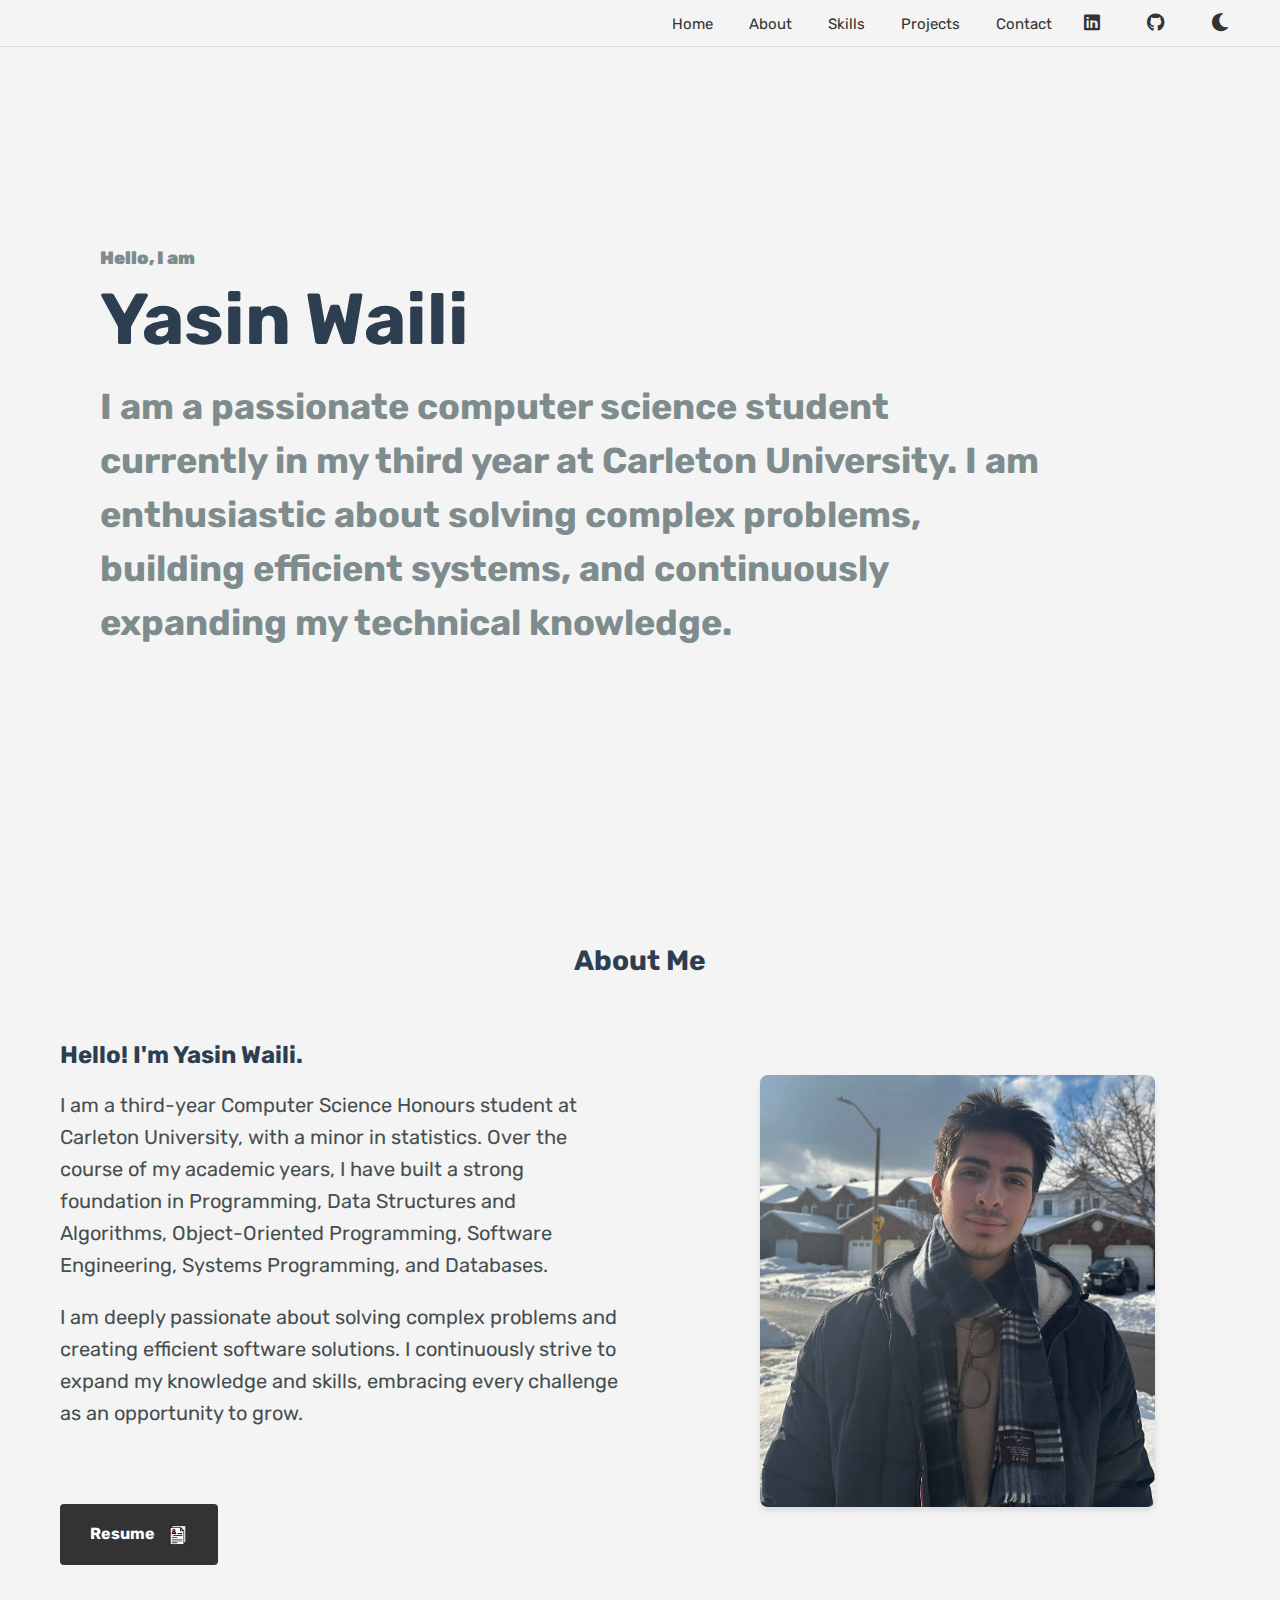
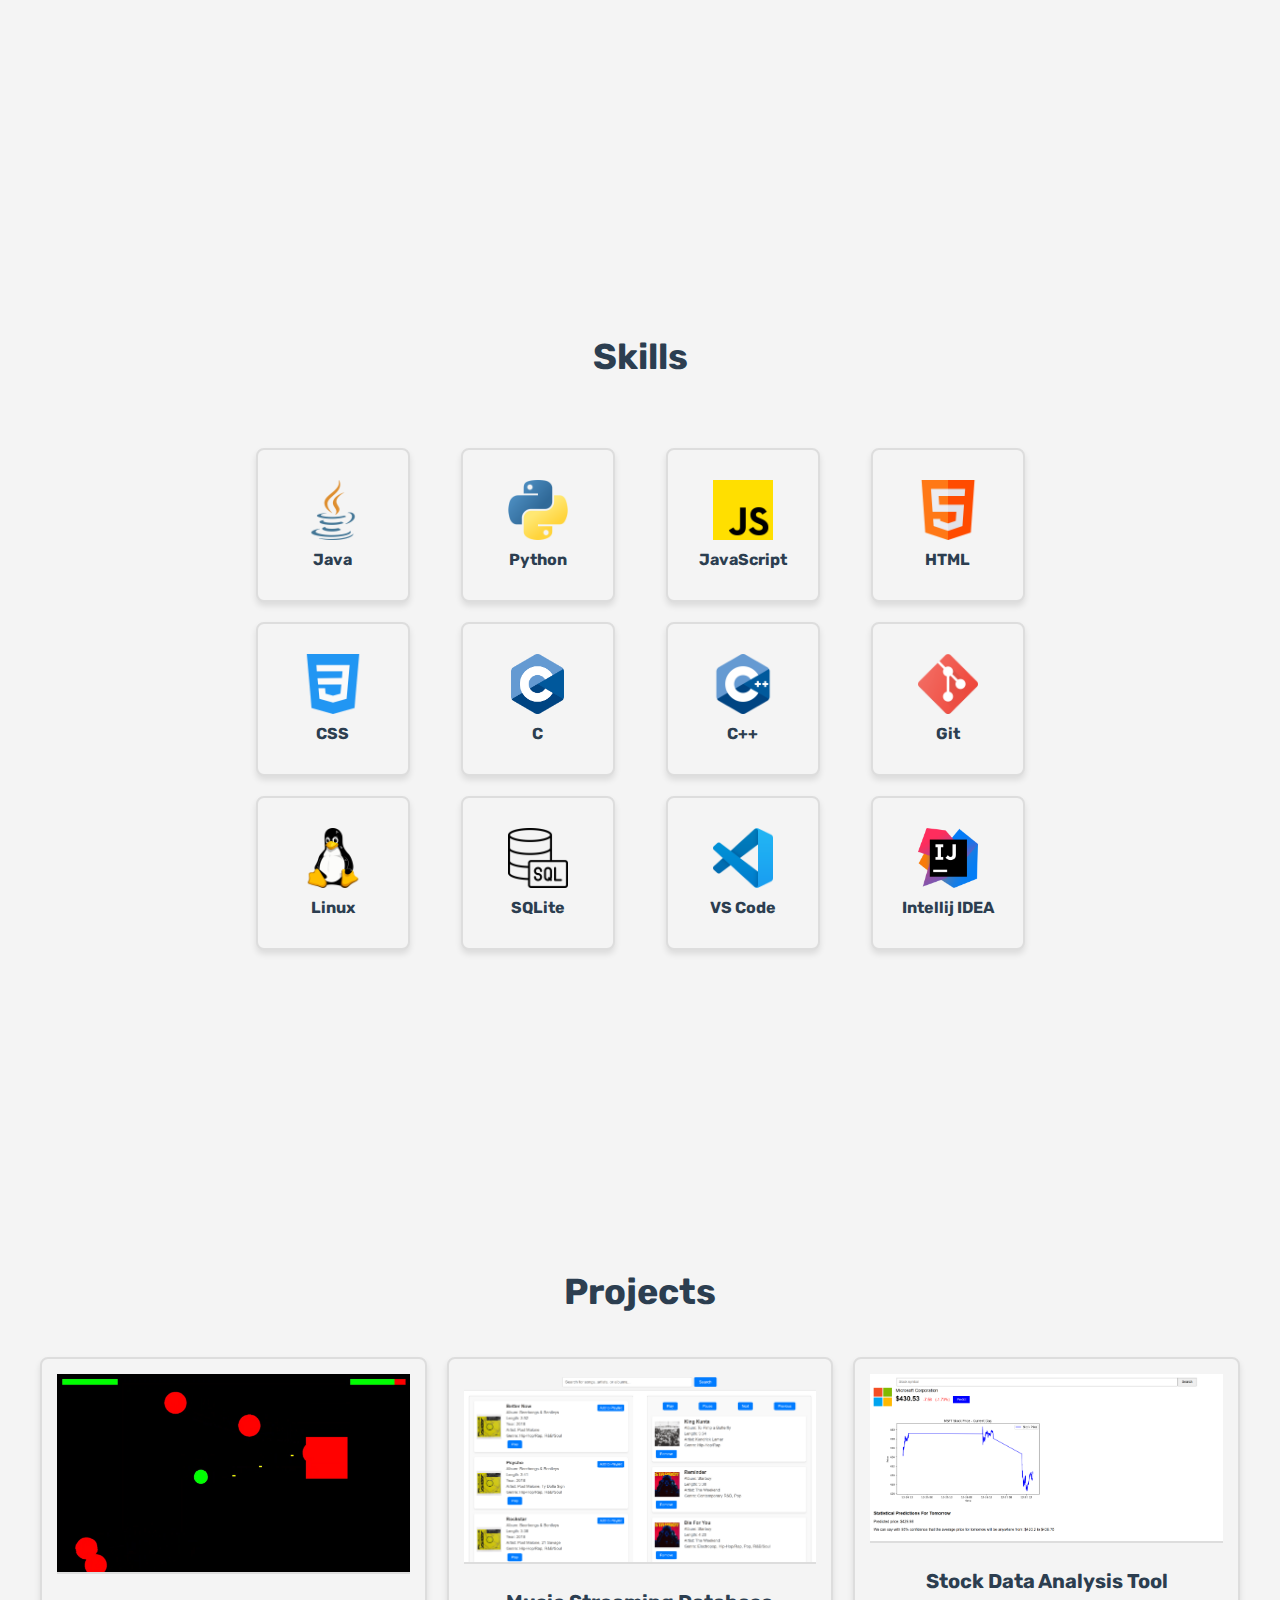
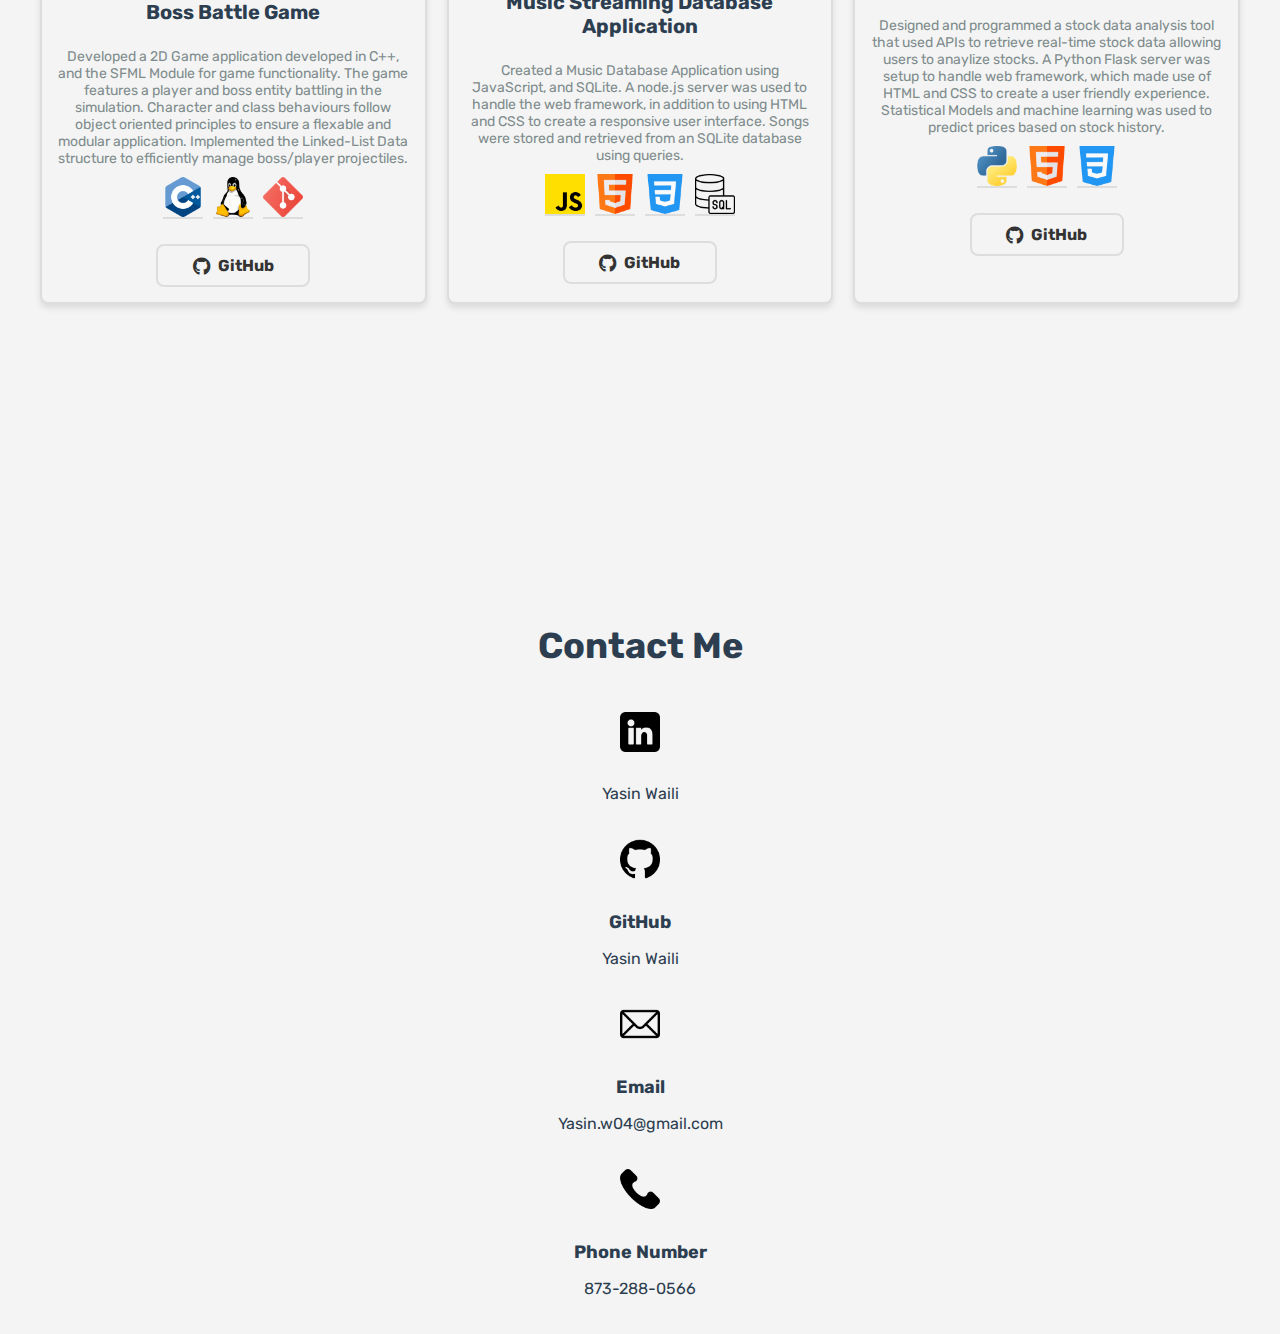
==== index.html @ a8ffe359 "Added styling sheets (css)" ====
<!DOCTYPE html>
<html lang="en">

<head>
    <meta charset="UTF-8">
    <meta name="viewport" content="width=device-width, initial-scale=1.0">
    <link href="https://cdnjs.cloudflare.com/ajax/libs/font-awesome/5.15.4/css/all.min.css" rel="stylesheet">
    <link href="https://fonts.googleapis.com/css2?family=Rubik:wght@400;500;700&display=swap" rel="stylesheet">
    <title>Personal Portfolio</title>
    <link rel="stylesheet" href="styles/styles.css">
    <style>    </style>
</head>

<body>
    <!-- Navigation bar -->
    <div class="top-bar">
        <!-- Navigation text -->
        <div class="nav-container">
            <a href="#home">Home</a>
            <a href="#about">About</a>
            <a href="#skills">Skills</a>
            <a href="#projects">Projects</a>
            <a href="#contact">Contact</a>
        </div>

        <!-- Social icons -->
        <div class="social-icons">
            <a href="https://www.linkedin.com/in/yasin-waili/" target="_blank" title="LinkedIn">
                <i class="fab fa-linkedin"></i>
            </a>
            <a href="https://github.com/YasinWaili" target="_blank" title="GitHub">
                <i class="fab fa-github"></i>
            </a>
            <a id="dark-mode-toggle" title="Toggle Dark Mode">
                <i class="fas fa-moon"></i>
            </a>
        </div>        
    </div>

    <section id="home" class="full-page">
        <div class="intro">
            <p>Hello, I am</p>
        </div>
    
        <div class="header">
            <h1>Yasin Waili</h1>
        </div>
    
        <div class="Sub-Text">
            <h1>I am a passionate computer science student currently in my third year at Carleton University. 
                I am enthusiastic about solving complex problems, 
                building efficient systems, and continuously expanding my technical knowledge.</h1>
        </div>
    </section>


    <section id="about" class="about-section">
        <h2 class="section-header">About Me</h2>
        <div class="about-content">
            <!-- Left-side text -->
            <div class="about-text">
                <h3>Hello! I'm Yasin Waili.</h3>
                <p>
                    I am a third-year Computer Science Honours student at Carleton University, with a minor in statistics. 
                    Over the course of my academic years, I have built a strong foundation in Programming, 
                    Data Structures and Algorithms, Object-Oriented Programming, Software Engineering, Systems Programming, 
                    and Databases.
                </p>

                <p>    
                    I am deeply passionate about solving complex problems and creating efficient software solutions. I
                    continuously strive to expand my knowledge and skills, embracing every challenge as an opportunity to grow.
                </p>

                <a href="pdf/Yasin Waili - Resume.pdf" target="_blank" class="resume-button">
                    Resume <img src="icons/resume.png" alt="Resume Icon" class="resume-icon">
                </a>
                
            </div>
    
            <!-- Right-side image -->
            <div class="about-image">
                <img src="image/Yasin-Waili-AboutMe.png" alt="Yasin Waili">
            </div>
        </div>
    </section>
    
    <!-- Skills section -->
    <section id="skills" class="full-page">
        <div class="Sub-Header">
            <h1>Skills</h1>
        </div>

        <div class="skills-container">
            <div class="skill">
                <img src="icons/java.png" alt="Java Icon">
                <p>Java</p>
            </div>
            <div class="skill">
                <img src="icons/python.png" alt="Python Icon">
                <p>Python</p>
            </div>
            <div class="skill">
                <img src="icons/javascript.png" alt="JavaScript Icon">
                <p>JavaScript</p>
            </div>
            <div class="skill">
                <img src="icons/html.png" alt="HTML Icon">
                <p>HTML</p>
            </div>
            <div class="skill">
                <img src="icons/css.png" alt="CSS Icon">
                <p>CSS</p>
            </div>
            <div class="skill">
                <img src="icons/c.png" alt="C Icon">
                <p>C</p>
            </div>
            <div class="skill">
                <img src="icons/c++.png" alt="C++ Icon">
                <p>C++</p>
            </div>
            <div class="skill">
                <img src="icons/git.png" alt="Git Icon">
                <p>Git</p>
            </div>
            <div class="skill">
                <img src="icons/linux.png" alt="Linux">
                <p>Linux</p>
            </div>
            <div class="skill">
                <img src="icons/sql.png" alt="SQLite">
                <p>SQLite</p>
            </div>
            <div class="skill">
                <img src="icons/vscode.png" alt="VSCode">
                <p>VS Code</p>
            </div>
            <div class="skill">
                <img src="icons/IntelliJ_IDEA.png" alt="Intellij IDEA">
                <p>Intellij IDEA</p>
            </div>
        </div>
    </section>
    
    <!-- Projects section -->
    <section id="projects" class="full-page">
        <div class="Sub-Header">
            <h1>Projects</h1>
        </div>
        <div class="projects-container">
            <div class="project-box">
                <img src="Project images/Boss-Battle-Game.png" alt="Boss Battle Game Image">
                <h2>Boss Battle Game</h2>
                <p>Developed a 2D Game application developed in C++, and the SFML Module for game functionality.
                   The game features a player and boss entity battling in the simulation. Character and class behaviours
                   follow object oriented principles to ensure a flexable and modular application. Implemented the Linked-List Data structure
                   to efficiently manage boss/player projectiles.
                    
                </p>
                <div class="project-skills">
                    <img src="icons/c++.png" alt="C++ Icon" title="C++">
                    <img src="icons/linux.png" alt="Linux Icon" title="Linux">
                    <img src="icons/git.png" alt="Git Icon" title="Git">
                </div>
                <a href="https://github.com/YasinWaili/Boss-Battle-Game" class="github-link" target="_blank">
                    <i class="fab fa-github"></i> GitHub
                </a>
            </div>
            <div class="project-box">
                <img src="Project images/Music-Streaming-Database-Application.png" alt="Music Streaming Database Application Image">
                <h2>Music Streaming Database Application</h2>
                <p>Created a Music Database Application using JavaScript, and SQLite. A node.js server
                    was used to handle the web framework, in addition to using HTML and CSS to create a responsive user
                    interface. Songs were stored and retrieved from an SQLite database using queries.
                   
                </p>
                <div class="project-skills">
                    <img src="icons/javascript.png" alt="Python Icon" title="Python">
                    <img src="icons/html.png" alt="Python Icon" title="Python">
                    <img src="icons/css.png" alt="Python Icon" title="Python">
                    <img src="icons/sql.png" alt="SQLite Icon" title="SQLite">
                </div>
                <a href="https://github.com/YasinWaili/Music-Database-Player" class="github-link" target="_blank">
                    <i class="fab fa-github"></i> GitHub
                </a>
            </div>
            <div class="project-box">
                <img src="Project images/Stock-Data-Analysis-Tool.png" alt="Stock Data Analysis Tool Image">
                <h2>Stock Data Analysis Tool</h2>
                <p>Designed and programmed a stock data analysis tool that used APIs to retrieve real-time 
                    stock data allowing users to anaylize stocks. A Python Flask server was setup to handle web
                    framework, which made use of HTML and CSS to create a user friendly experience. Statistical Models and machine
                    learning was used to predict prices based on stock history. 
                </p>
                <div class="project-skills">
                    <img src="icons/python.png" alt="Python Icon" title="Python">
                    <img src="icons/html.png" alt="Python Icon" title="Python">
                    <img src="icons/css.png" alt="Python Icon" title="Python">
                </div>
                <a href="https://github.com/YasinWaili/Stock-Data-Analysis" class="github-link" target="_blank">
                    <i class="fab fa-github"></i> GitHub
                </a>
            </div>
        </div>
    </section>

    <section id="contact" class="full-page">
        <div class="Sub-Header">
            <h1>Contact Me</h1>
        </div>
        <div class="contact-container">
            <!-- LinkedIn -->
            <div class="contact-item">
                <img src="icons/Linkedin.png" alt="LinkedIn Icon" class="contact-icon">
                <p class="contact-title"></p>
                <p class="contact-info">
                    <a href="https://www.linkedin.com/in/yasin-waili/" target="_blank" rel="noopener noreferrer">Yasin Waili</a>
                </p>
            </div>
            <!-- GitHub -->
            <div class="contact-item">
                <img src="icons/github.png" alt="GitHub Icon" class="contact-icon">
                <p class="contact-title">GitHub</p>
                <p class="contact-info">
                    <a href="https://github.com/YasinWaili" target="_blank" rel="noopener noreferrer">Yasin Waili</a>
                </p>
            </div>
            <!-- Email -->
            <div class="contact-item">
                <img src="icons/mail.png" alt="Email Icon" class="contact-icon">
                <p class="contact-title">Email</p>
                <p class="contact-info">
                    <a href="mailto:Yasin.w04@gmail.com" target="_blank" rel="noopener noreferrer">Yasin.w04@gmail.com</a>
                </p>
            </div>
            <!-- Phone -->
            <div class="contact-item">
                <img src="icons/phone-call.png" alt="Phone Icon" class="contact-icon">
                <p class="contact-title">Phone Number</p>
                <p class="contact-info">
                    <a href="tel:8732880566" target="_blank" rel="noopener noreferrer">873-288-0566</a>
                </p>
            </div>
        </div>
    </section>
    
    <script src="script/script.js"></script>
</body>

</html>
---- styles/styles.css ----
/* General styles */
        body {
            margin: 0;
            font-family: "Rubik", sans-serif; 
            background-color: #f4f4f4; 
            color: #333; 
        }

        /* Top bar styling */
        .top-bar {
            background-color: #f4f4f4; 
            border-bottom: 1px solid #ddd; 
            display: flex;
            justify-content: flex-end; 
            align-items: center;
            padding: 10px 20px;
            position: sticky; 
            top: 0;
            z-index: 1000;
        }

        .top-bar a {
            color: #333; 
            text-decoration: none;
            font-size: 15px; 
            padding: 2px 1px;
            margin-right: 30px; 
            transition: color 0.3s, background-color 0.3s;
        }

        .top-bar a:hover {
            color: white;
            background-color: #555;
            border-radius: 4px;
        }

        /* Social icons */
        .social-icons {
            display: flex;
            gap: 15px; /* Add space between icons */
        }

        .social-icons a {
            color: #333; /* Icon color */
            font-size: 18px; /* Icon size */
            transition: color 0.3s ease;
        }

        .social-icons a:hover {
            color: #555; 
        }

        /* Home section and text styling*/

        .intro {
            color: #7f8c8d; 
            font-size: 18px;
            margin-left: 100px;
            margin-top: 100px;
            position: relative;
            top: 100px;
            font-weight: 1000; 
        }


        .header {
            color: #2c3e50;
            font-size: 36px;
            margin-left: 100px;
            position: relative;
            top: 60px;
        }

        .Sub-Text {
            color:#7f8c8d;;
            font-size: 18px;
            margin-left: 100px;
            position: relative;
            top: 30px;
            max-width: 950px;
            line-height: 1.5;
        }

        .Sub-Header {
            color: #2c3e50; 
            font-size: 18px;
            text-align: center;
            margin-top: 300px;
        }


        /* Resume button */

        .resume-button {
            display: inline-block;
            margin-left: px;
            margin-top: 60px;
            padding: 20px 30px;
            font-size: 16px;
            font-weight: bold;
            color: white;
            background-color: #333;
            text-decoration: none;
            border: none;
            border-radius: 4px;
            cursor: pointer;
            transition: background-color 0.3s ease;
        }

        .resume-button:hover {
            background-color: #555; 
        }

        /* Skills styling */
        .skills-container {
            display: grid;
            grid-template-columns: repeat(auto-fit, minmax(150px, 1fr));
            gap: 20px;
            justify-items: center;
            align-items: center;
            margin: 50px auto;
            padding: 20px;
            max-width: 800px;
        }

        .skill {
            display: flex;
            flex-direction: column;
            align-items: center;
            justify-content: center;
            width: 150px;
            height: 150px;
            background-color: #f4f4f4;
            border: 2px solid #ddd;
            border-radius: 8px;
            box-shadow: 0 4px 6px rgba(0, 0, 0, 0.1);
            transition: transform 0.3s ease, box-shadow 0.3s ease;
        }

        .skill:hover {
            transform: translateY(-5px);
            box-shadow: 0 6px 10px rgba(0, 0, 0, 0.15);
        }

        .skill img {
            width: 60px; 
            height: 60px;
            margin-bottom: 10px; 
            object-fit: contain;
        }


        .skill p {
            font-size: 16px;
            font-weight: bold;
            color: #2c3e50;
            margin: 0;
        }
        
        /* Projects section styling */
        .projects-container {
            display: grid;
            grid-template-columns: repeat(auto-fit, minmax(300px, 1fr));
            gap: 20px;
            padding: 20px;
            max-width: 1200px;
            margin: 0 auto;
        }

        /* Individual project box */
        .project-box {
            background-color: #f4f4f4;
            border: 2px solid #ddd;
            border-radius: 8px;
            box-shadow: 0 4px 6px rgba(0, 0, 0, 0.1);
            overflow: hidden;
            transition: transform 0.3s ease, box-shadow 0.3s ease;
            display: flex;
            flex-direction: column;
            align-items: center;
            text-align: center;
            padding: 15px;
        }

        .project-box:hover {
            transform: translateY(-5px);
            box-shadow: 0 6px 10px rgba(0, 0, 0, 0.15);
        }

        /* Project image */
        .project-box img {
            width: 100%;
            height: auto;
            border-bottom: 2px solid #ddd;
            margin-bottom: 10px;
        }

        /* Project title */
        .project-box h2 {
            font-size: 20px;
            color: #2c3e50;
            margin-bottom: 10px;
        }

        /* Project description */
        .project-box p {
            font-size: 14px;
            color: #7f8c8d;
            margin-bottom: 10px;
        }

        /* Project skills icons */
        .project-skills {
            display: flex;
            gap: 10px;
            justify-content: center;
            flex-wrap: wrap;
        }

        .project-skills img {
            width: 40px;
            height: 40px;
            object-fit: contain;
            transition: transform 0.2s ease;
        }

        .project-skills img:hover {
            transform: scale(1.1);
        }

        /* GitHub link styling */
        .github-link {
            display: flex;
            align-items: center;
            justify-content: center;
            font-size: 16px;
            font-weight: bold;
            text-decoration: none;
            color: #333;
            background-color: #f4f4f4;
            border: 2px solid #ddd;
            border-radius: 8px;
            padding: 10px 15px;
            margin-top: 15px;
            transition: background-color 0.3s ease, transform 0.2s ease;
            width: 120px;
            text-align: center;
        }

        .github-link i {
            margin-right: 8px; /* Space between icon and text */
            font-size: 18px;
        }

        .github-link:hover {
            background-color: #555;
            color: white;
            transform: translateY(-2px);
        }

        /* Section header styling */
        .section-header {
            text-align: center;
            font-size: 28px;
            color: #2c3e50;
            margin-bottom: 20px;
        }

        /* About Me section */
        .about-section {
            margin-top: 250px;
            display: flex;
            flex-direction: column;
            align-items: center;
            justify-content: center;
            padding: 50px 20px;
            background-color: #f4f4f4; 
        }

        .about-content {
            display: flex;
            justify-content: space-between;
            align-items: center;
            max-width: 1200px;
            width: 100%;
            gap: 30px;
        }

        .about-text {
            flex: 1;
            padding: 20px;
        }

        .about-text h3 {
            font-size: 24px;
            color: #2c3e50;
            margin-bottom: 10px;
        }

        .about-text p {
            font-size: 20px;
            color: #464f50;
            line-height: 1.6;
            margin-bottom: 15px;
        }

        .about-image {
            flex: 1;
            display: flex;
            justify-content: center;
            align-items: center;
        }

        .about-image img {
            max-width: 70%;
            height: auto;
            border-radius: 8px;
            box-shadow: 0 4px 6px rgba(0, 0, 0, 0.1);
        }


        /* Resume button styling */
        .resume-button img.resume-icon {
        width: 20px;
        height: 20px;
        margin-left: 10px; 
        vertical-align: middle; 
        }

        .contact-container {
        display: flex;
        flex-direction: column;
        align-items: center;
        gap: 20px;
        padding: 20px;
        }

        /* Contact me styling */
        .contact-item {
            text-align: center;
            max-width: 300px;
            width: 100%;
        }

        .contact-icon {
            width: 40px; 
            height: 40px;
            margin-bottom: 10px;
        }

        .contact-title {
            font-size: 18px;
            font-weight: bold;
            color: #2c3e50;
            margin-bottom: 5px;
        }

        .contact-info {
            font-size: 16px;
            color: #7f8c8d;
        }

        .contact-info a {
            color: #2c3e50;
            text-decoration: none;
        }

        .contact-info a:hover {
            text-decoration: underline;
        }

        /* Dark Mode Css */
        body.dark-mode {
            background-color: #121212;
            color: #f4f4f4; 
        }

        body.dark-mode .top-bar {
            background-color: #1e1e1e;
            border-bottom: 1px solid #333;
        }

        body.dark-mode .top-bar a {
            color: #f4f4f4;
        }

        body.dark-mode .top-bar a:hover {
            background-color: #555;
        }

        body.dark-mode .project-box,
        body.dark-mode .skill {
            background-color: #1e1e1e;
            border: 2px solid #333;
            color: #f4f4f4;
        }

        body.dark-mode .github-link {
            background-color: #1e1e1e;
            border: 2px solid #333;
            color: #f4f4f4;
        }

        body.dark-mode .github-link:hover {
            background-color: #555;
            color: white;
        }

        body.dark-mode .about-section {
            background-color: #121212; 
            color: #f4f4f4;
        }

        body.dark-mode .about-text,
        body.dark-mode .about-text h3,
        body.dark-mode .about-text p {
            color: #f4f4f4; 
        }


        body.dark-mode h1,
        body.dark-mode h2,
        body.dark-mode h3,
        body.dark-mode p,
        body.dark-mode a {
            color: #f4f4f4 !important;
        }
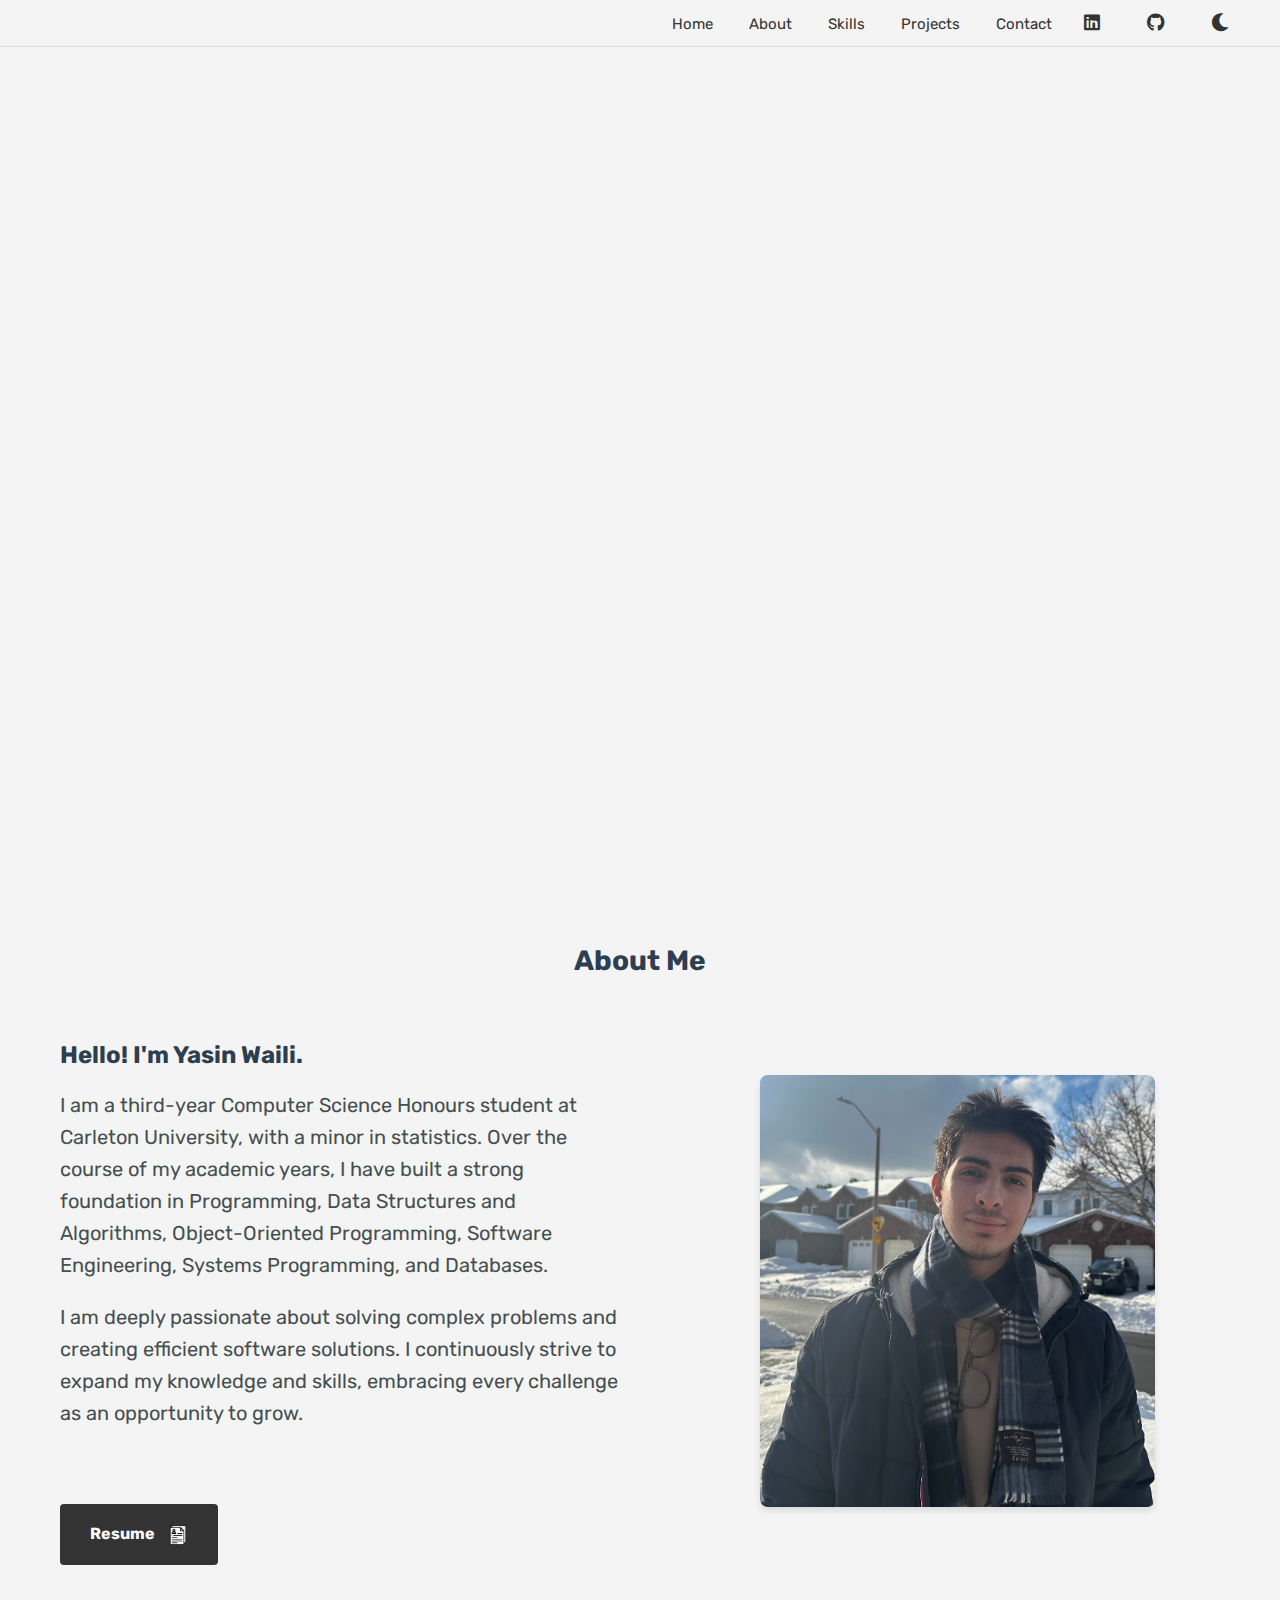
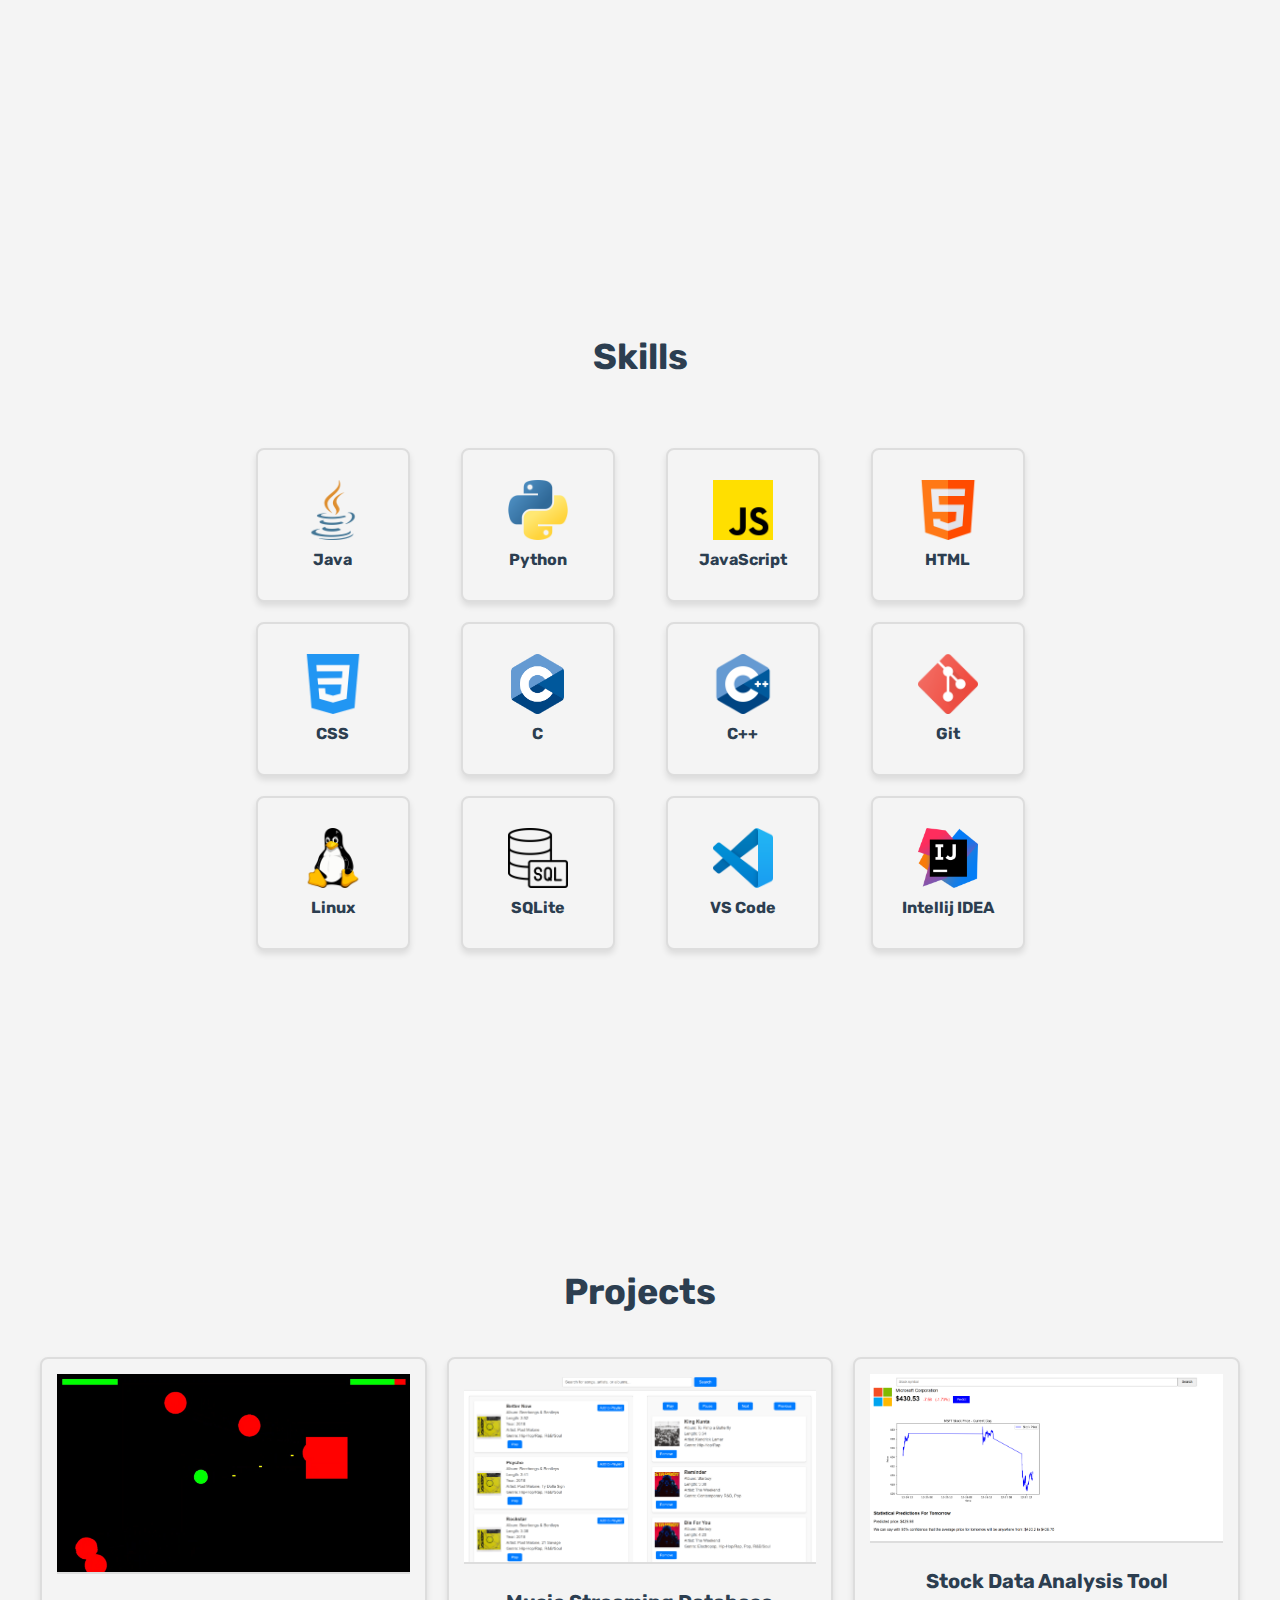
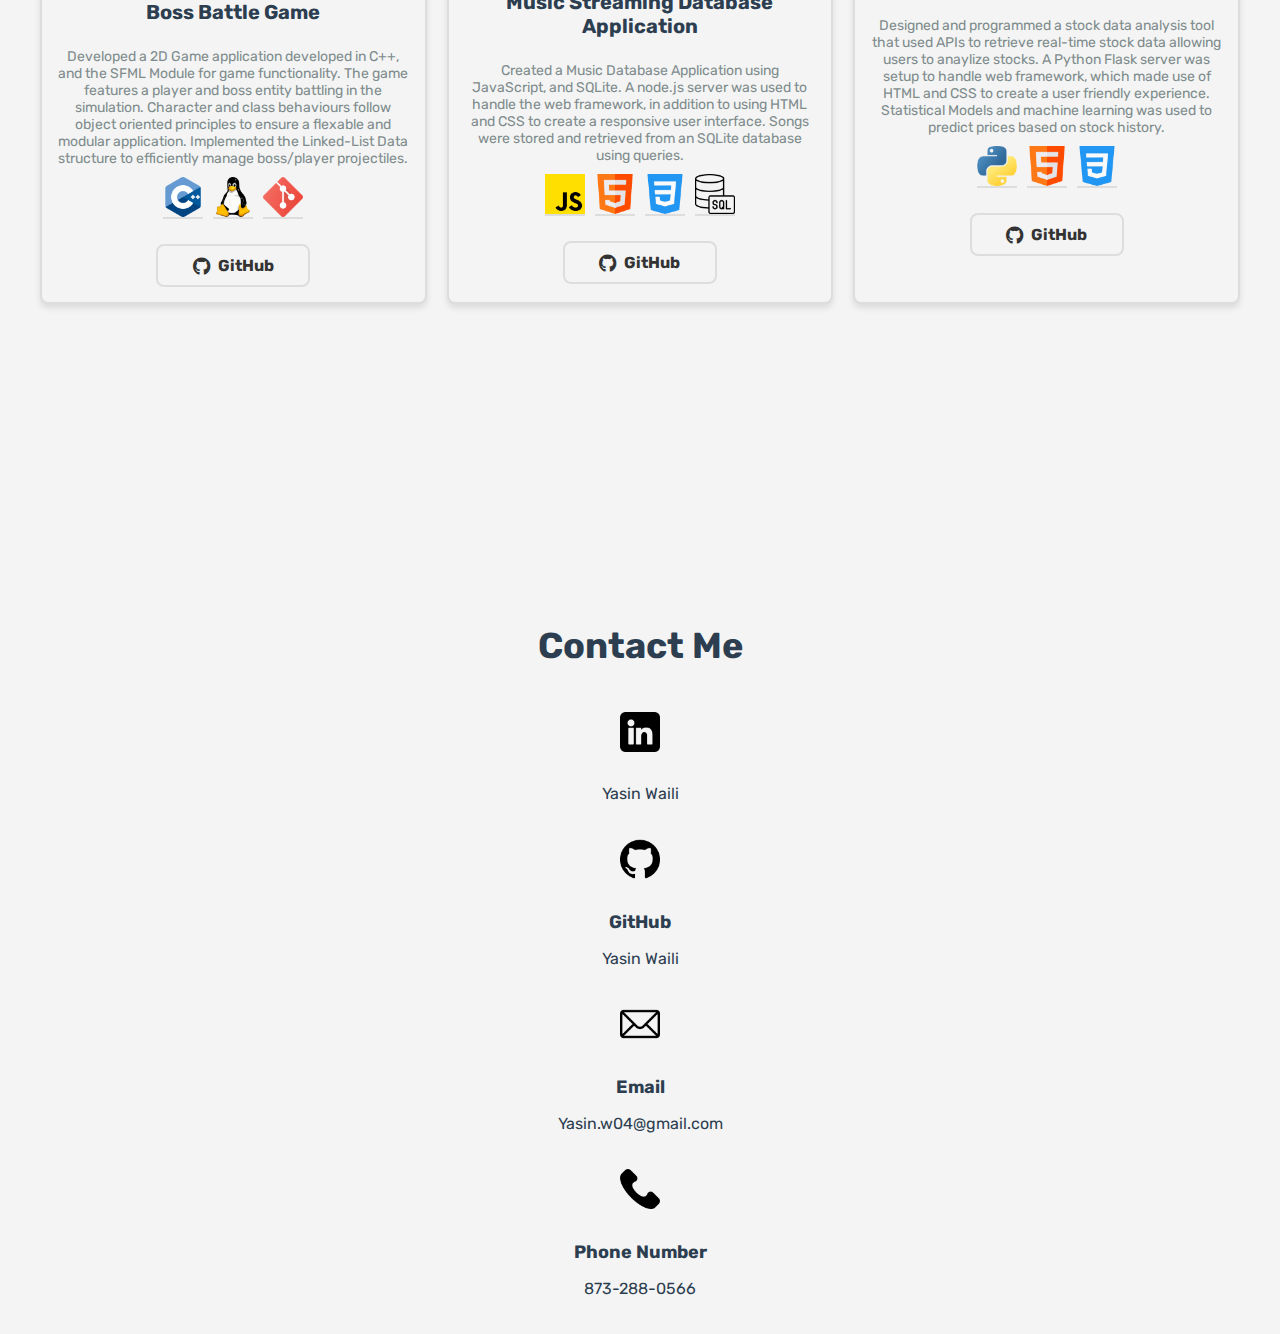
==== commit 4e166c06: "Added animations" ====
--- a/index.html
+++ b/index.html
@@ -38,18 +38,20 @@
     </div>
 
     <section id="home" class="full-page">
-        <div class="intro">
-            <p>Hello, I am</p>
-        </div>
-    
-        <div class="header">
-            <h1>Yasin Waili</h1>
-        </div>
-    
-        <div class="Sub-Text">
-            <h1>I am a passionate computer science student currently in my third year at Carleton University. 
-                I am enthusiastic about solving complex problems, 
-                building efficient systems, and continuously expanding my technical knowledge.</h1>
+        <div class="animate-on-scroll">
+            <div class="intro">
+                <p>Hello, I am</p>
+            </div>
+        
+            <div class="header">
+                <h1>Yasin Waili</h1>
+            </div>
+        
+            <div class="Sub-Text">
+                <h1>I am a passionate computer science student currently in my third year at Carleton University. 
+                    I am enthusiastic about solving complex problems, 
+                    building efficient systems, and continuously expanding my technical knowledge.</h1>
+            </div>
         </div>
     </section>
 
--- a/styles/styles.css
+++ b/styles/styles.css
@@ -424,4 +424,28 @@
         body.dark-mode p,
         body.dark-mode a {
             color: #f4f4f4 !important;
-        }+        }
+        
+        /* Define the animation */
+        @keyframes fadeIn {
+            0% {
+                opacity: 0;
+                transform: translateY(20px);
+            }
+            100% {
+                opacity: 1;
+                transform: translateY(0);
+            }
+        }
+
+        /* Initial state of the element before animation */
+        .animate-on-scroll {
+            opacity: 0;
+            transform: translateY(20px);
+            transition: opacity 0.5s, transform 0.5s;
+        }
+
+        /* Animation class added when element is in view */
+        .in-view {
+            animation: fadeIn 1s forwards;
+        }
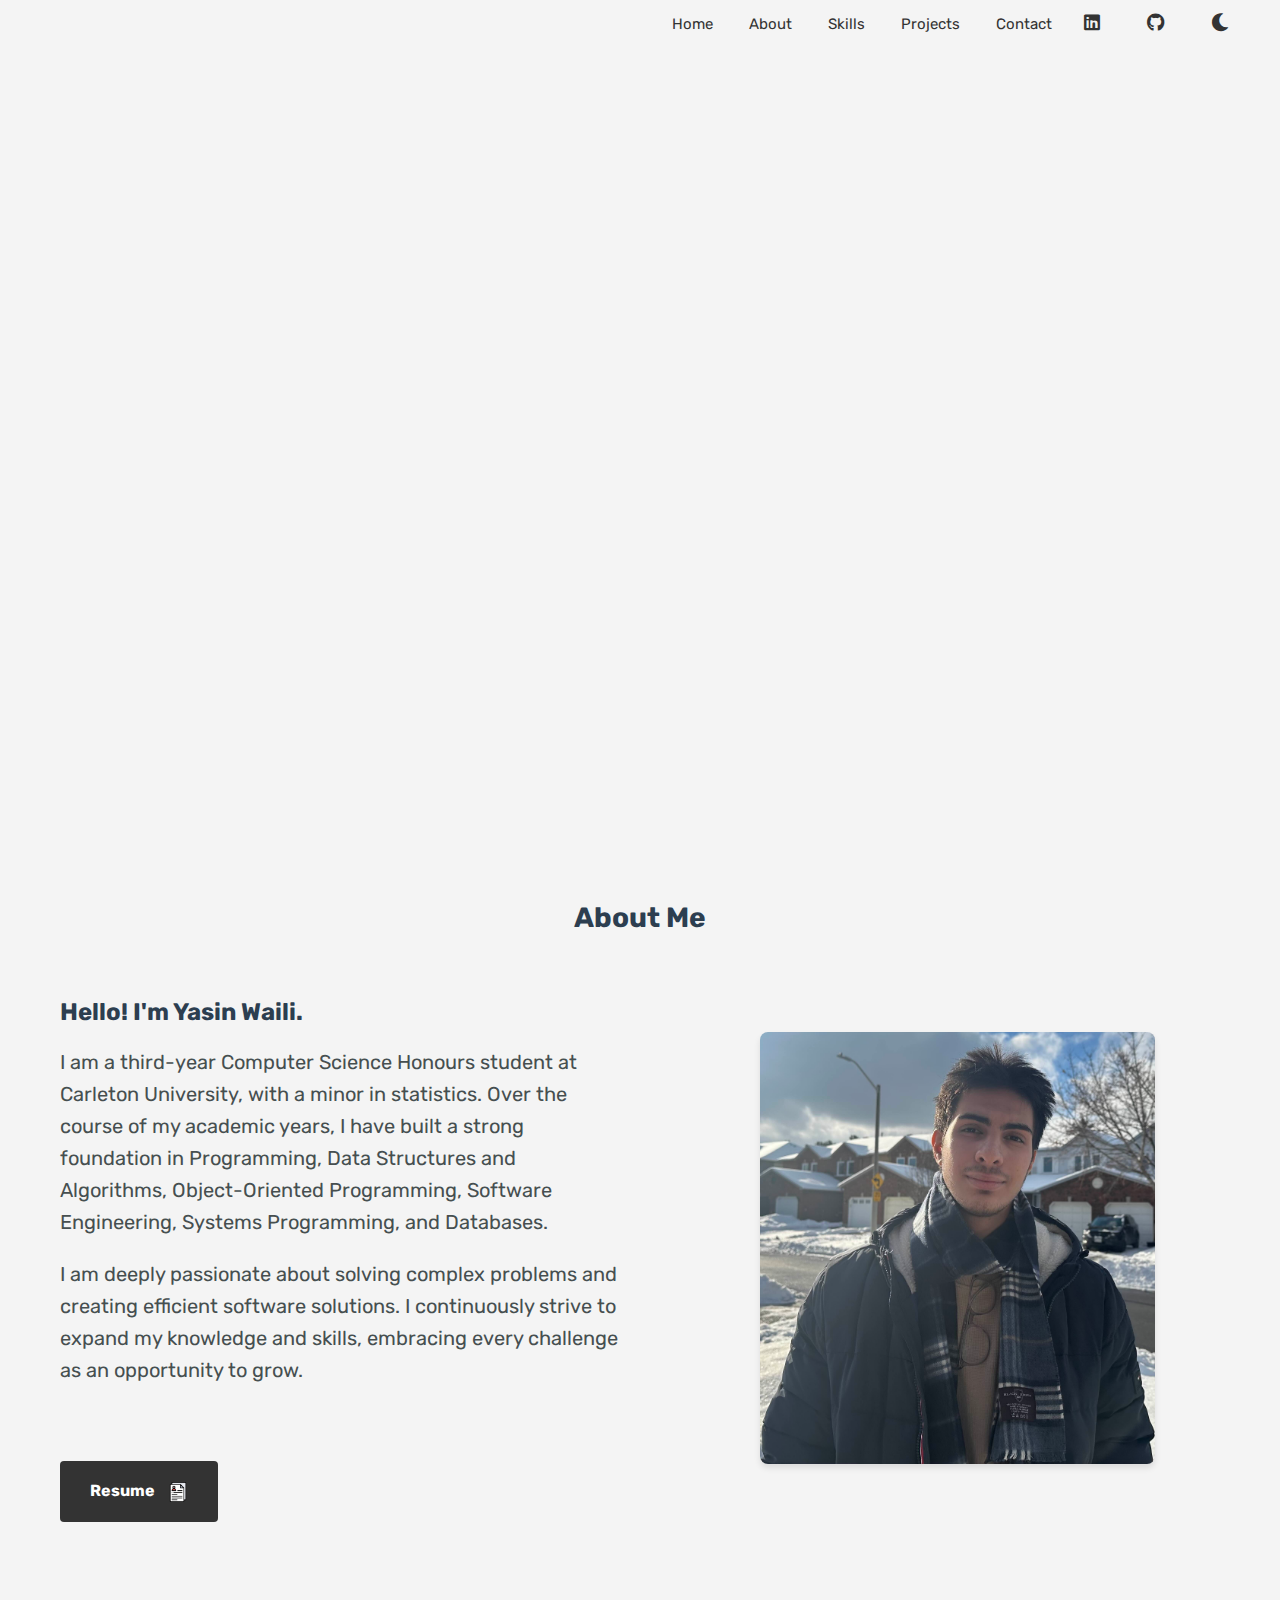
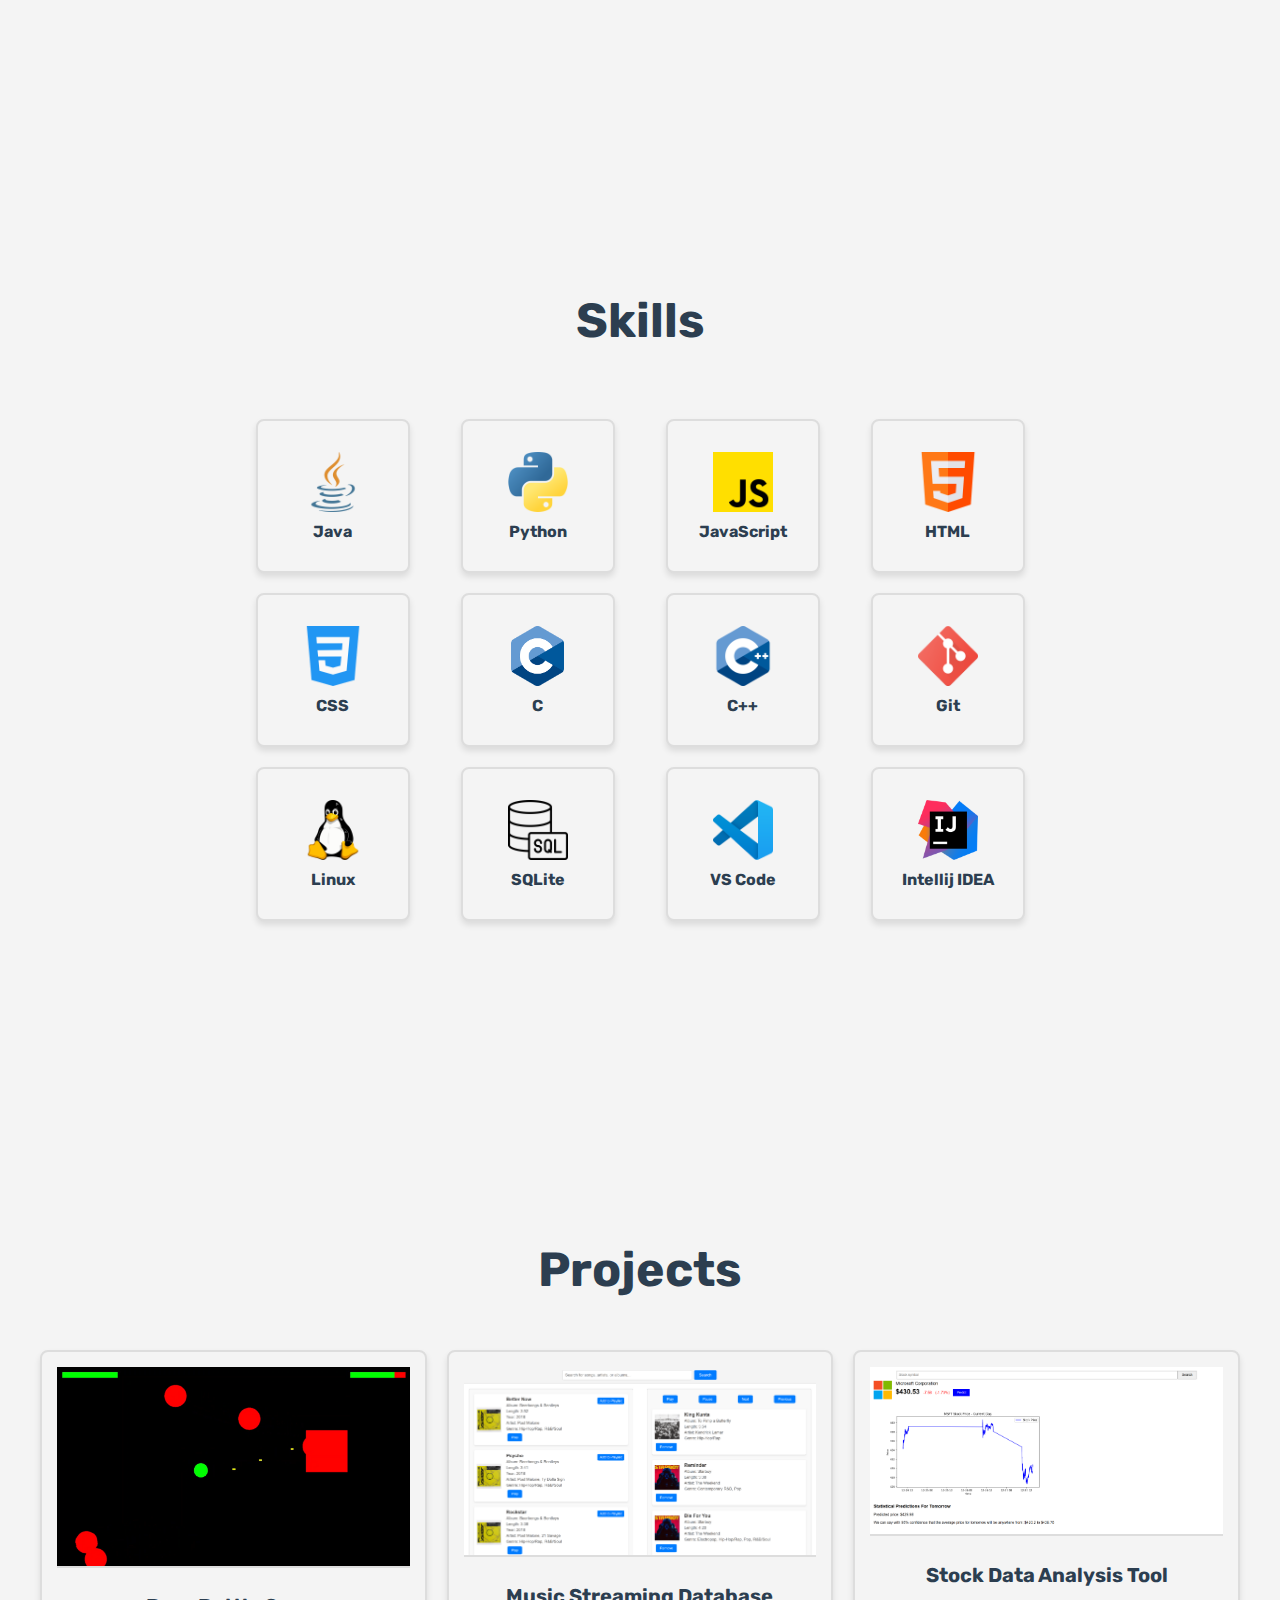
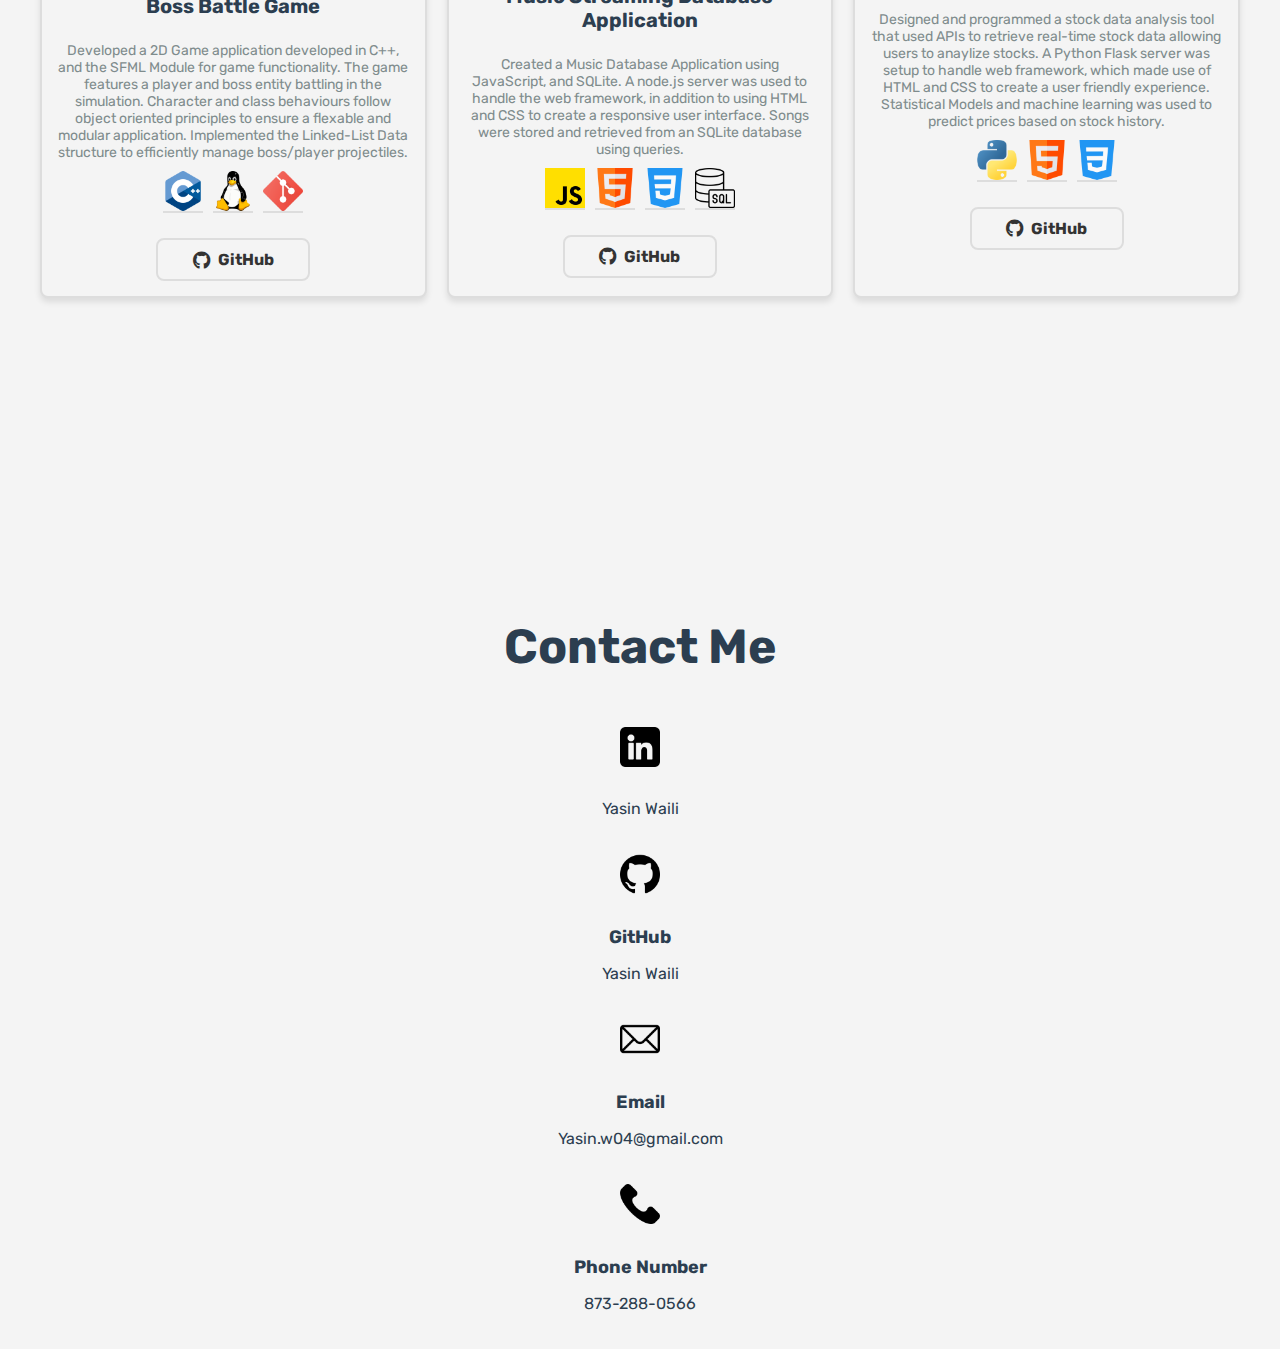
==== commit c236aa08: "Changed home section and added some javascript elements" ====
--- a/index.html
+++ b/index.html
@@ -6,7 +6,7 @@
     <meta name="viewport" content="width=device-width, initial-scale=1.0">
     <link href="https://cdnjs.cloudflare.com/ajax/libs/font-awesome/5.15.4/css/all.min.css" rel="stylesheet">
     <link href="https://fonts.googleapis.com/css2?family=Rubik:wght@400;500;700&display=swap" rel="stylesheet">
-    <title>Personal Portfolio</title>
+    <title>Yasin Waili</title>
     <link rel="stylesheet" href="styles/styles.css">
     <style>    </style>
 </head>
@@ -40,18 +40,22 @@
     <section id="home" class="full-page">
         <div class="animate-on-scroll">
             <div class="intro">
-                <p>Hello, I am</p>
+                <p>Hello,</p>
             </div>
         
             <div class="header">
-                <h1>Yasin Waili</h1>
+                <h1>I am Yasin Waili👋</h1>
+            </div>
+
+            <div class="Sub-Text">
+                <h1>Computer Scientist</h1>
             </div>
         
-            <div class="Sub-Text">
+            <!-- <div class="Sub-Text">
                 <h1>I am a passionate computer science student currently in my third year at Carleton University. 
                     I am enthusiastic about solving complex problems, 
                     building efficient systems, and continuously expanding my technical knowledge.</h1>
-            </div>
+            </div> -->
         </div>
     </section>
 
--- a/styles/styles.css
+++ b/styles/styles.css
@@ -8,6 +8,19 @@
 
         /* Top bar styling */
         .top-bar {
+            background-color: #f4f4f4; 
+            border-bottom: none; 
+            display: flex;
+            justify-content: flex-end; 
+            align-items: center;
+            padding: 10px 20px;
+            position: sticky; 
+            top: 0;
+            z-index: 1000;
+        }
+
+        
+        .top-bar.scrolled {
             background-color: #f4f4f4; 
             border-bottom: 1px solid #ddd; 
             display: flex;
@@ -34,6 +47,30 @@
             border-radius: 4px;
         }
 
+        .scroll-to-top {
+            display: none; 
+            position: fixed;
+            bottom: 20px;
+            right: 20px;
+            z-index: 1000;
+            background-color: #333;
+            color: #fff;
+            border: none;
+            border-radius: 50%;
+            width: 50px;
+            height: 50px;
+            font-size: 20px;
+            cursor: pointer;
+            justify-content: center;
+            align-items: center;
+            opacity: 0; 
+            transform: translateY(20px);
+        }
+        
+        .scroll-to-top:hover {
+            background-color: #555;
+        }        
+
         /* Social icons */
         .social-icons {
             display: flex;
@@ -54,9 +91,9 @@
 
         .intro {
             color: #7f8c8d; 
-            font-size: 18px;
-            margin-left: 100px;
-            margin-top: 100px;
+            font-size: 48px;
+            margin-left: 150px;
+            margin-top: 120px;
             position: relative;
             top: 100px;
             font-weight: 1000; 
@@ -65,25 +102,25 @@
 
         .header {
             color: #2c3e50;
-            font-size: 36px;
-            margin-left: 100px;
+            font-size: 56px;
+            margin-left: 150px;
             position: relative;
-            top: 60px;
+            top: 20px;
         }
 
         .Sub-Text {
-            color:#7f8c8d;;
-            font-size: 18px;
-            margin-left: 100px;
+            color:#7f8c8d;
+            font-size: 24px;
+            margin-left: 150px;
             position: relative;
-            top: 30px;
+            top: -40px;
             max-width: 950px;
             line-height: 1.5;
         }
 
         .Sub-Header {
             color: #2c3e50; 
-            font-size: 18px;
+            font-size: 24px;
             text-align: center;
             margin-top: 300px;
         }
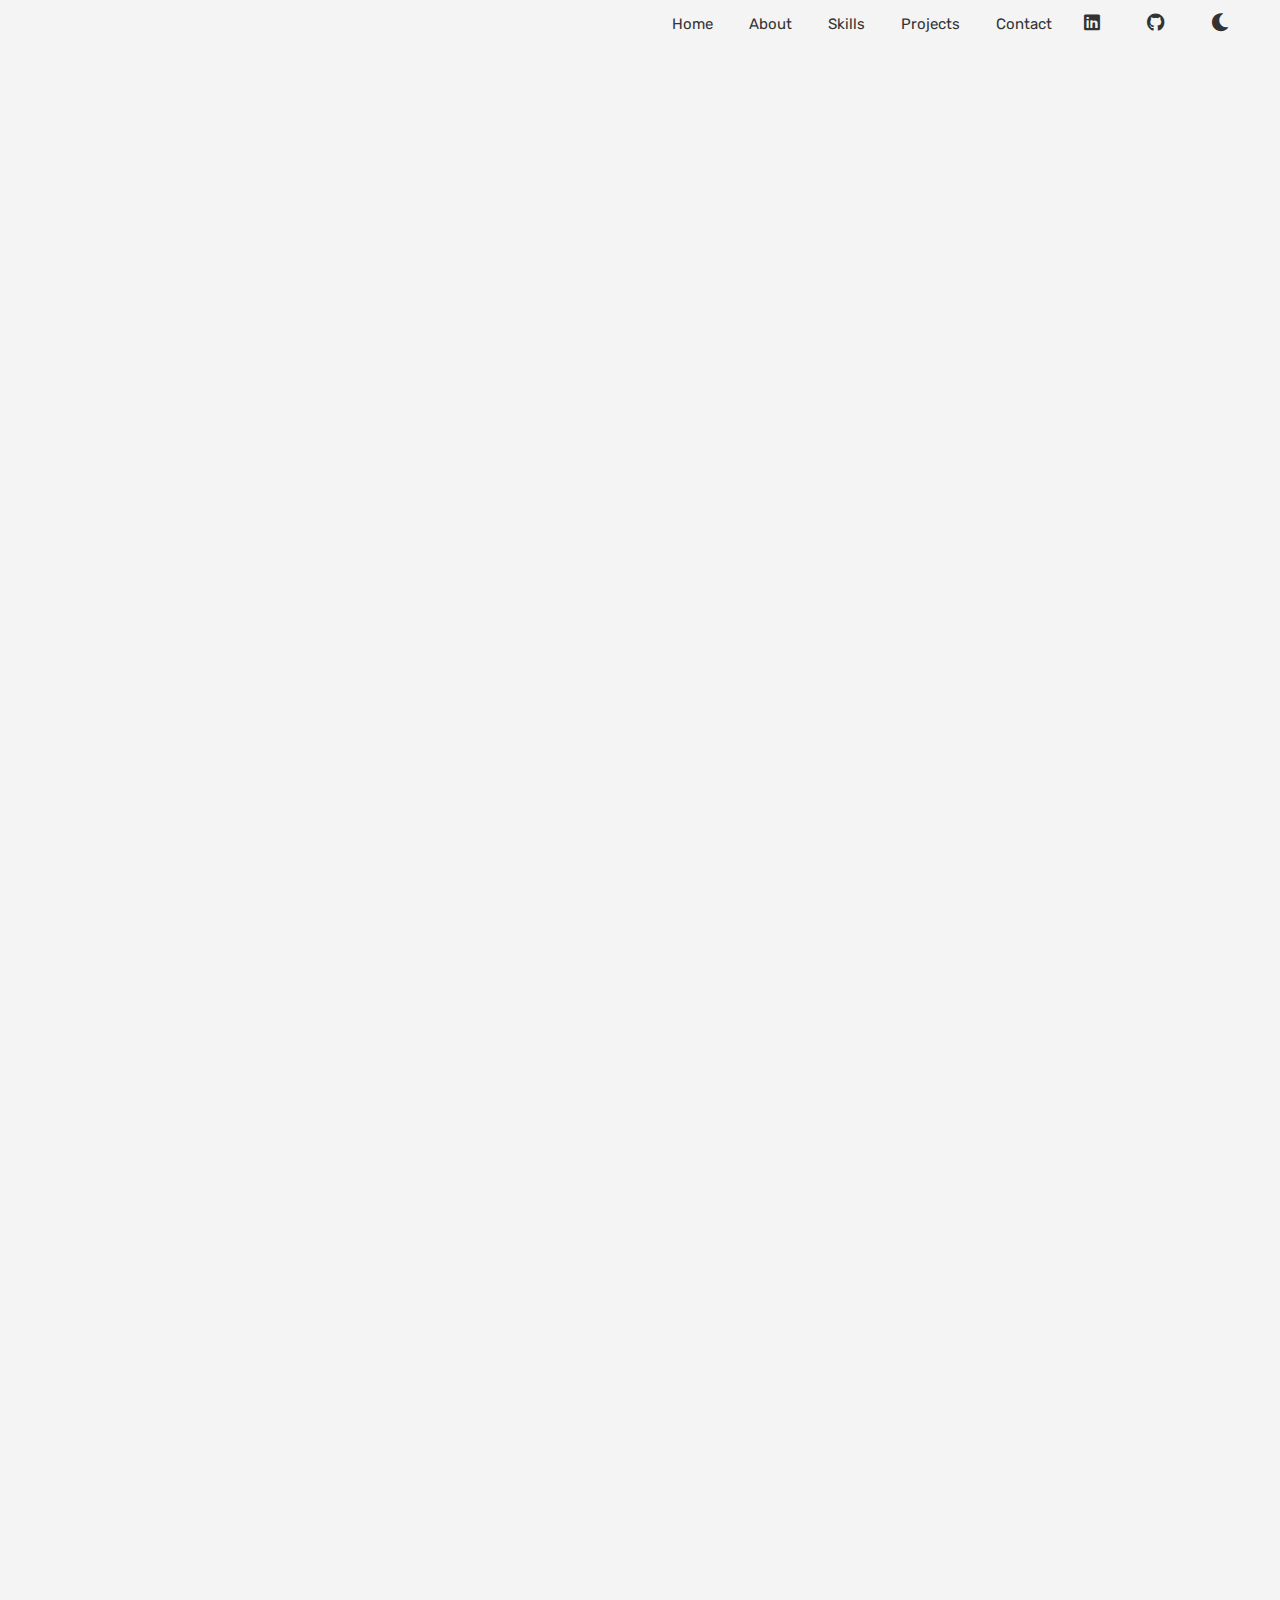
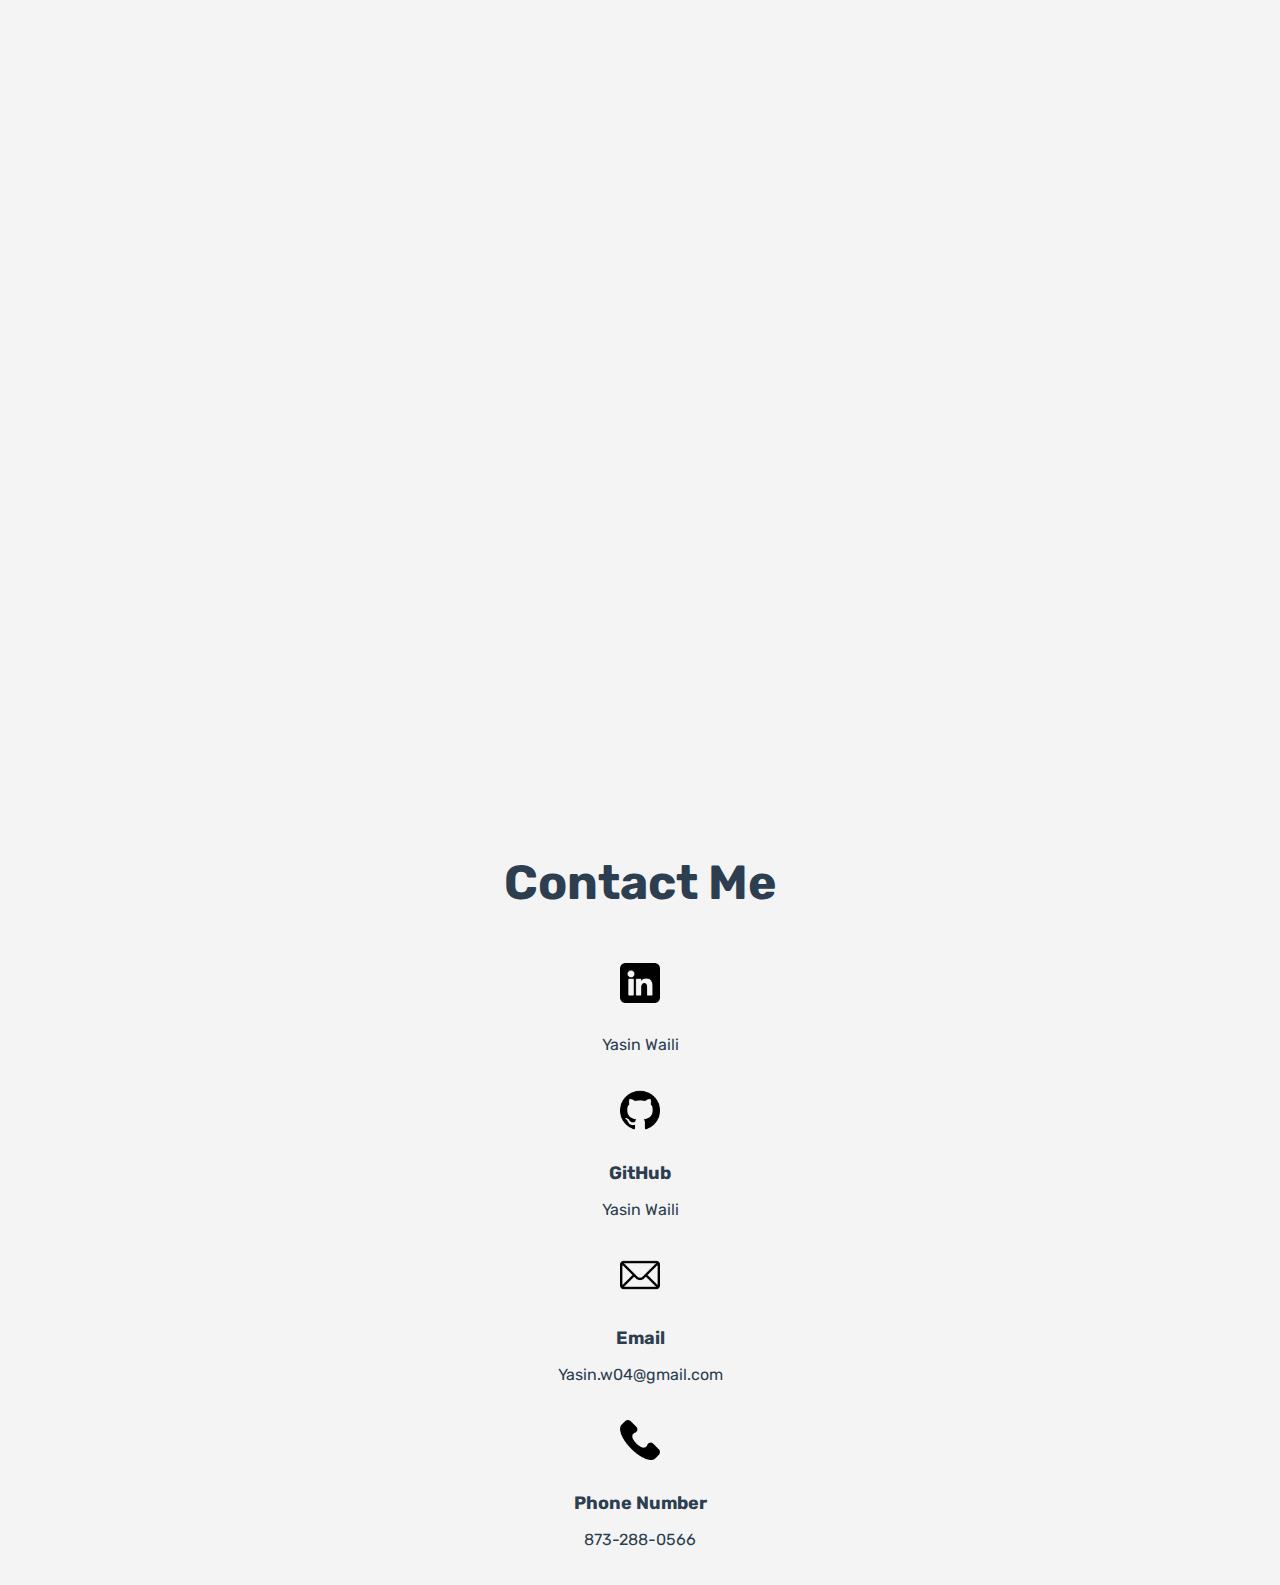
==== commit c48630d7: "Added more styling and animation" ====
--- a/index.html
+++ b/index.html
@@ -61,152 +61,158 @@
 
 
     <section id="about" class="about-section">
-        <h2 class="section-header">About Me</h2>
-        <div class="about-content">
-            <!-- Left-side text -->
-            <div class="about-text">
-                <h3>Hello! I'm Yasin Waili.</h3>
-                <p>
-                    I am a third-year Computer Science Honours student at Carleton University, with a minor in statistics. 
-                    Over the course of my academic years, I have built a strong foundation in Programming, 
-                    Data Structures and Algorithms, Object-Oriented Programming, Software Engineering, Systems Programming, 
-                    and Databases.
-                </p>
-
-                <p>    
-                    I am deeply passionate about solving complex problems and creating efficient software solutions. I
-                    continuously strive to expand my knowledge and skills, embracing every challenge as an opportunity to grow.
-                </p>
-
-                <a href="pdf/Yasin Waili - Resume.pdf" target="_blank" class="resume-button">
-                    Resume <img src="icons/resume.png" alt="Resume Icon" class="resume-icon">
-                </a>
-                
-            </div>
-    
-            <!-- Right-side image -->
-            <div class="about-image">
-                <img src="image/Yasin-Waili-AboutMe.png" alt="Yasin Waili">
+        <div class="animate-on-scroll">
+            <h2 class="section-header">About Me</h2>
+            <div class="about-content">
+                <!-- Left-side text -->
+                <div class="about-text">
+                    <h3>Hello! I'm Yasin Waili.</h3>
+                    <p>
+                        I am a third-year Computer Science Honours student at Carleton University, with a minor in statistics. 
+                        Over the course of my academic years, I have built a strong foundation in Programming, 
+                        Data Structures and Algorithms, Object-Oriented Programming, Software Engineering, Systems Programming, 
+                        and Databases.
+                    </p>
+    
+                    <p>    
+                        I am deeply passionate about solving complex problems and creating efficient software solutions. I
+                        continuously strive to expand my knowledge and skills, embracing every challenge as an opportunity to grow.
+                    </p>
+    
+                    <a href="pdf/Yasin Waili - Resume.pdf" target="_blank" class="resume-button">
+                        Resume <img src="icons/resume.png" alt="Resume Icon" class="resume-icon">
+                    </a>
+                    
+                </div>
+        
+                <!-- Right-side image -->
+                <div class="about-image">
+                    <img src="image/Yasin-Waili-AboutMe.png" alt="Yasin Waili">
+                </div>
             </div>
         </div>
     </section>
     
     <!-- Skills section -->
     <section id="skills" class="full-page">
-        <div class="Sub-Header">
-            <h1>Skills</h1>
-        </div>
-
-        <div class="skills-container">
-            <div class="skill">
-                <img src="icons/java.png" alt="Java Icon">
-                <p>Java</p>
-            </div>
-            <div class="skill">
-                <img src="icons/python.png" alt="Python Icon">
-                <p>Python</p>
-            </div>
-            <div class="skill">
-                <img src="icons/javascript.png" alt="JavaScript Icon">
-                <p>JavaScript</p>
-            </div>
-            <div class="skill">
-                <img src="icons/html.png" alt="HTML Icon">
-                <p>HTML</p>
-            </div>
-            <div class="skill">
-                <img src="icons/css.png" alt="CSS Icon">
-                <p>CSS</p>
-            </div>
-            <div class="skill">
-                <img src="icons/c.png" alt="C Icon">
-                <p>C</p>
-            </div>
-            <div class="skill">
-                <img src="icons/c++.png" alt="C++ Icon">
-                <p>C++</p>
-            </div>
-            <div class="skill">
-                <img src="icons/git.png" alt="Git Icon">
-                <p>Git</p>
-            </div>
-            <div class="skill">
-                <img src="icons/linux.png" alt="Linux">
-                <p>Linux</p>
-            </div>
-            <div class="skill">
-                <img src="icons/sql.png" alt="SQLite">
-                <p>SQLite</p>
-            </div>
-            <div class="skill">
-                <img src="icons/vscode.png" alt="VSCode">
-                <p>VS Code</p>
-            </div>
-            <div class="skill">
-                <img src="icons/IntelliJ_IDEA.png" alt="Intellij IDEA">
-                <p>Intellij IDEA</p>
+        <div class="animate-on-scroll">
+            <div class="Sub-Header">
+                <h1>Skills</h1>
+            </div>
+    
+            <div class="skills-container">
+                <div class="skill">
+                    <img src="icons/java.png" alt="Java Icon">
+                    <p>Java</p>
+                </div>
+                <div class="skill">
+                    <img src="icons/python.png" alt="Python Icon">
+                    <p>Python</p>
+                </div>
+                <div class="skill">
+                    <img src="icons/javascript.png" alt="JavaScript Icon">
+                    <p>JavaScript</p>
+                </div>
+                <div class="skill">
+                    <img src="icons/html.png" alt="HTML Icon">
+                    <p>HTML</p>
+                </div>
+                <div class="skill">
+                    <img src="icons/css.png" alt="CSS Icon">
+                    <p>CSS</p>
+                </div>
+                <div class="skill">
+                    <img src="icons/c.png" alt="C Icon">
+                    <p>C</p>
+                </div>
+                <div class="skill">
+                    <img src="icons/c++.png" alt="C++ Icon">
+                    <p>C++</p>
+                </div>
+                <div class="skill">
+                    <img src="icons/git.png" alt="Git Icon">
+                    <p>Git</p>
+                </div>
+                <div class="skill">
+                    <img src="icons/linux.png" alt="Linux">
+                    <p>Linux</p>
+                </div>
+                <div class="skill">
+                    <img src="icons/sql.png" alt="SQLite">
+                    <p>SQLite</p>
+                </div>
+                <div class="skill">
+                    <img src="icons/vscode.png" alt="VSCode">
+                    <p>VS Code</p>
+                </div>
+                <div class="skill">
+                    <img src="icons/IntelliJ_IDEA.png" alt="Intellij IDEA">
+                    <p>Intellij IDEA</p>
+                </div>
             </div>
         </div>
     </section>
     
     <!-- Projects section -->
     <section id="projects" class="full-page">
-        <div class="Sub-Header">
-            <h1>Projects</h1>
-        </div>
-        <div class="projects-container">
-            <div class="project-box">
-                <img src="Project images/Boss-Battle-Game.png" alt="Boss Battle Game Image">
-                <h2>Boss Battle Game</h2>
-                <p>Developed a 2D Game application developed in C++, and the SFML Module for game functionality.
-                   The game features a player and boss entity battling in the simulation. Character and class behaviours
-                   follow object oriented principles to ensure a flexable and modular application. Implemented the Linked-List Data structure
-                   to efficiently manage boss/player projectiles.
-                    
-                </p>
-                <div class="project-skills">
-                    <img src="icons/c++.png" alt="C++ Icon" title="C++">
-                    <img src="icons/linux.png" alt="Linux Icon" title="Linux">
-                    <img src="icons/git.png" alt="Git Icon" title="Git">
-                </div>
-                <a href="https://github.com/YasinWaili/Boss-Battle-Game" class="github-link" target="_blank">
-                    <i class="fab fa-github"></i> GitHub
-                </a>
-            </div>
-            <div class="project-box">
-                <img src="Project images/Music-Streaming-Database-Application.png" alt="Music Streaming Database Application Image">
-                <h2>Music Streaming Database Application</h2>
-                <p>Created a Music Database Application using JavaScript, and SQLite. A node.js server
-                    was used to handle the web framework, in addition to using HTML and CSS to create a responsive user
-                    interface. Songs were stored and retrieved from an SQLite database using queries.
-                   
-                </p>
-                <div class="project-skills">
-                    <img src="icons/javascript.png" alt="Python Icon" title="Python">
-                    <img src="icons/html.png" alt="Python Icon" title="Python">
-                    <img src="icons/css.png" alt="Python Icon" title="Python">
-                    <img src="icons/sql.png" alt="SQLite Icon" title="SQLite">
-                </div>
-                <a href="https://github.com/YasinWaili/Music-Database-Player" class="github-link" target="_blank">
-                    <i class="fab fa-github"></i> GitHub
-                </a>
-            </div>
-            <div class="project-box">
-                <img src="Project images/Stock-Data-Analysis-Tool.png" alt="Stock Data Analysis Tool Image">
-                <h2>Stock Data Analysis Tool</h2>
-                <p>Designed and programmed a stock data analysis tool that used APIs to retrieve real-time 
-                    stock data allowing users to anaylize stocks. A Python Flask server was setup to handle web
-                    framework, which made use of HTML and CSS to create a user friendly experience. Statistical Models and machine
-                    learning was used to predict prices based on stock history. 
-                </p>
-                <div class="project-skills">
-                    <img src="icons/python.png" alt="Python Icon" title="Python">
-                    <img src="icons/html.png" alt="Python Icon" title="Python">
-                    <img src="icons/css.png" alt="Python Icon" title="Python">
-                </div>
-                <a href="https://github.com/YasinWaili/Stock-Data-Analysis" class="github-link" target="_blank">
-                    <i class="fab fa-github"></i> GitHub
-                </a>
+        <div class="animate-on-scroll">
+            <div class="Sub-Header">
+                <h1>Projects</h1>
+            </div>
+            <div class="projects-container">
+                <div class="project-box">
+                    <img src="Project images/Boss-Battle-Game.png" alt="Boss Battle Game Image">
+                    <h2>Boss Battle Game</h2>
+                    <p>Developed a 2D Game application developed in C++, and the SFML Module for game functionality.
+                       The game features a player and boss entity battling in the simulation. Character and class behaviours
+                       follow object oriented principles to ensure a flexable and modular application. Implemented the Linked-List Data structure
+                       to efficiently manage boss/player projectiles.
+                        
+                    </p>
+                    <div class="project-skills">
+                        <img src="icons/c++.png" alt="C++ Icon" title="C++">
+                        <img src="icons/linux.png" alt="Linux Icon" title="Linux">
+                        <img src="icons/git.png" alt="Git Icon" title="Git">
+                    </div>
+                    <a href="https://github.com/YasinWaili/Boss-Battle-Game" class="github-link" target="_blank">
+                        <i class="fab fa-github"></i> GitHub
+                    </a>
+                </div>
+                <div class="project-box">
+                    <img src="Project images/Music-Streaming-Database-Application.png" alt="Music Streaming Database Application Image">
+                    <h2>Music Streaming Database Application</h2>
+                    <p>Created a Music Database Application using JavaScript, and SQLite. A node.js server
+                        was used to handle the web framework, in addition to using HTML and CSS to create a responsive user
+                        interface. Songs were stored and retrieved from an SQLite database using queries.
+                       
+                    </p>
+                    <div class="project-skills">
+                        <img src="icons/javascript.png" alt="Python Icon" title="Python">
+                        <img src="icons/html.png" alt="Python Icon" title="Python">
+                        <img src="icons/css.png" alt="Python Icon" title="Python">
+                        <img src="icons/sql.png" alt="SQLite Icon" title="SQLite">
+                    </div>
+                    <a href="https://github.com/YasinWaili/Music-Database-Player" class="github-link" target="_blank">
+                        <i class="fab fa-github"></i> GitHub
+                    </a>
+                </div>
+                <div class="project-box">
+                    <img src="Project images/Stock-Data-Analysis-Tool.png" alt="Stock Data Analysis Tool Image">
+                    <h2>Stock Data Analysis Tool</h2>
+                    <p>Designed and programmed a stock data analysis tool that used APIs to retrieve real-time 
+                        stock data allowing users to anaylize stocks. A Python Flask server was setup to handle web
+                        framework, which made use of HTML and CSS to create a user friendly experience. Statistical Models and machine
+                        learning was used to predict prices based on stock history. 
+                    </p>
+                    <div class="project-skills">
+                        <img src="icons/python.png" alt="Python Icon" title="Python">
+                        <img src="icons/html.png" alt="Python Icon" title="Python">
+                        <img src="icons/css.png" alt="Python Icon" title="Python">
+                    </div>
+                    <a href="https://github.com/YasinWaili/Stock-Data-Analysis" class="github-link" target="_blank">
+                        <i class="fab fa-github"></i> GitHub
+                    </a>
+                </div>
             </div>
         </div>
     </section>
--- a/styles/styles.css
+++ b/styles/styles.css
@@ -1,12 +1,13 @@
         /* General styles */
         body {
             margin: 0;
-            font-family: "Rubik", sans-serif; 
-            background-color: #f4f4f4; 
-            color: #333; 
-        }
-
-        /* Top bar styling */
+            font-family: "Rubik", sans-serif;
+            background-color: #f4f4f4;
+            color: #333;
+            overflow-x: hidden;
+        }
+
+
         .top-bar {
             background-color: #f4f4f4; 
             border-bottom: none; 
@@ -298,13 +299,14 @@
         /* Section header styling */
         .section-header {
             text-align: center;
-            font-size: 28px;
+            font-size: 32px;
             color: #2c3e50;
             margin-bottom: 20px;
         }
 
         /* About Me section */
         .about-section {
+            height: 100vh;
             margin-top: 250px;
             display: flex;
             flex-direction: column;
@@ -475,14 +477,12 @@
             }
         }
 
-        /* Initial state of the element before animation */
         .animate-on-scroll {
             opacity: 0;
             transform: translateY(20px);
             transition: opacity 0.5s, transform 0.5s;
         }
 
-        /* Animation class added when element is in view */
         .in-view {
             animation: fadeIn 1s forwards;
         }
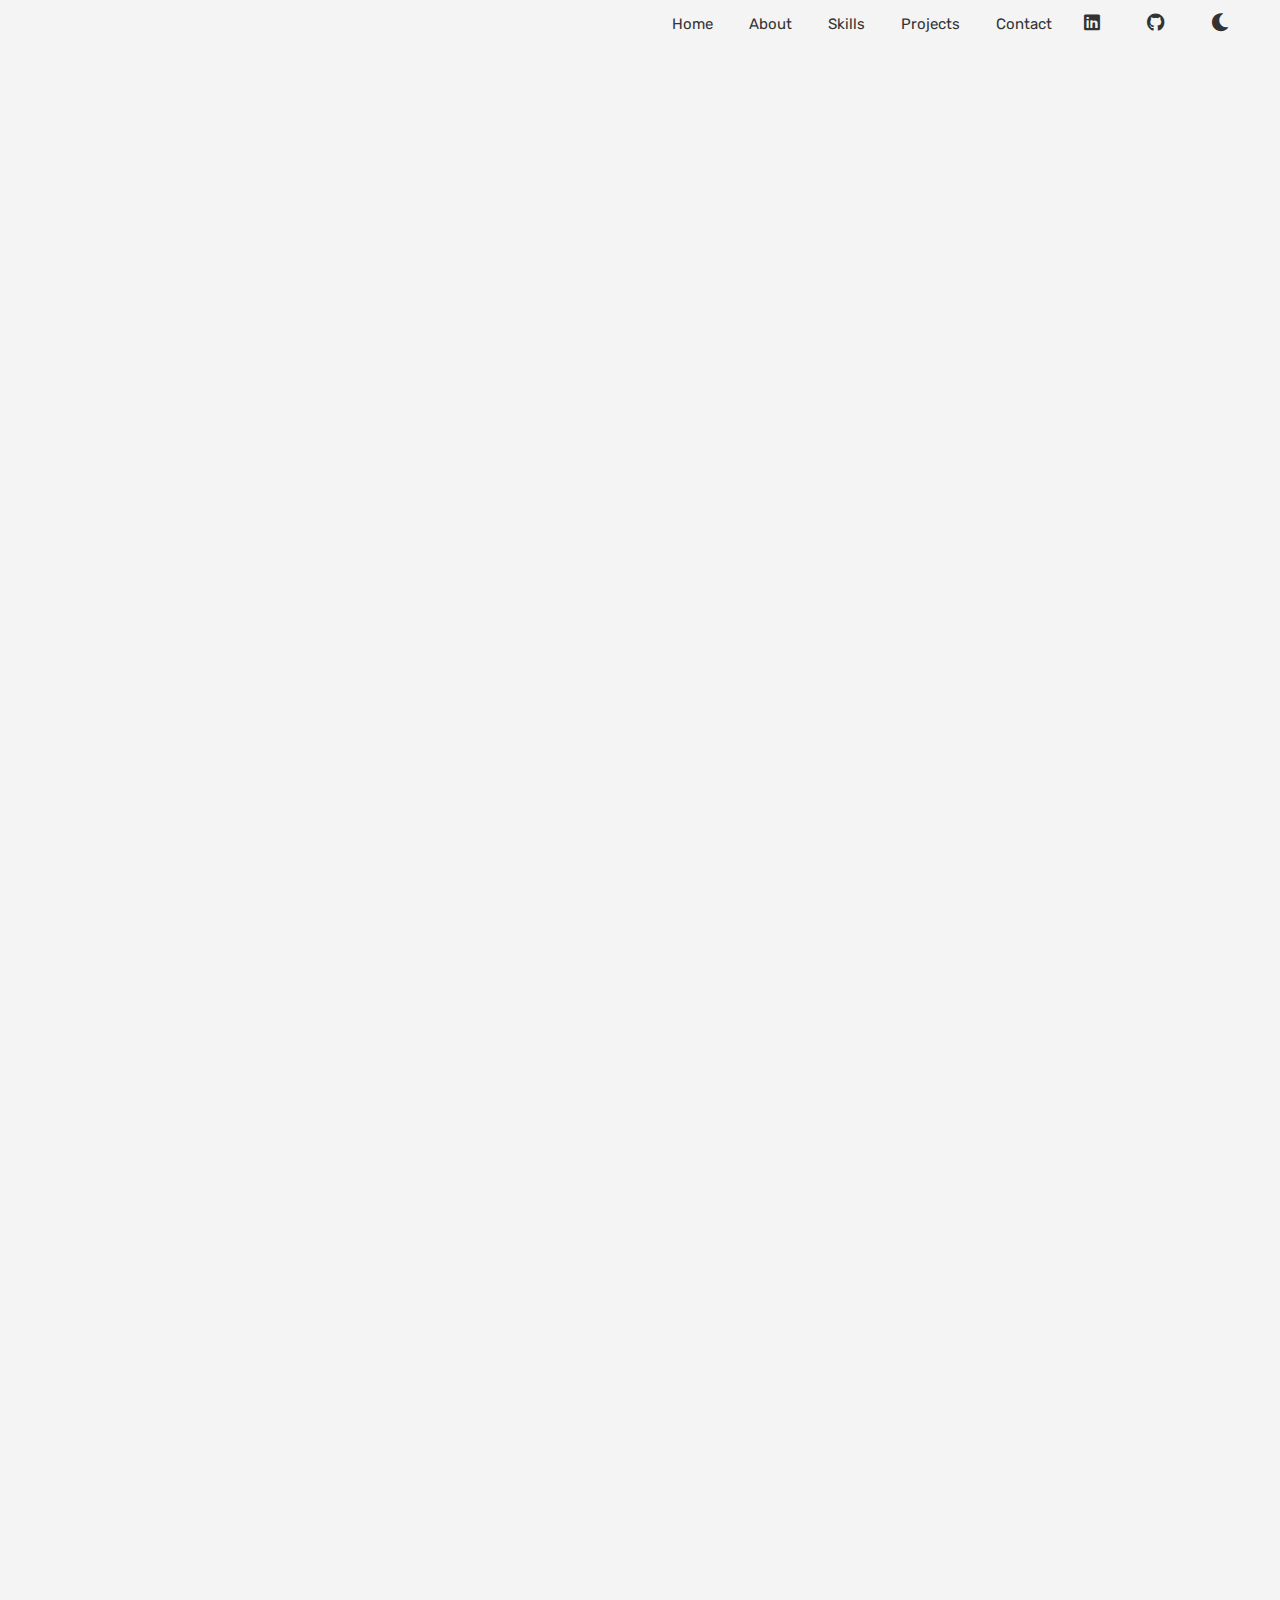
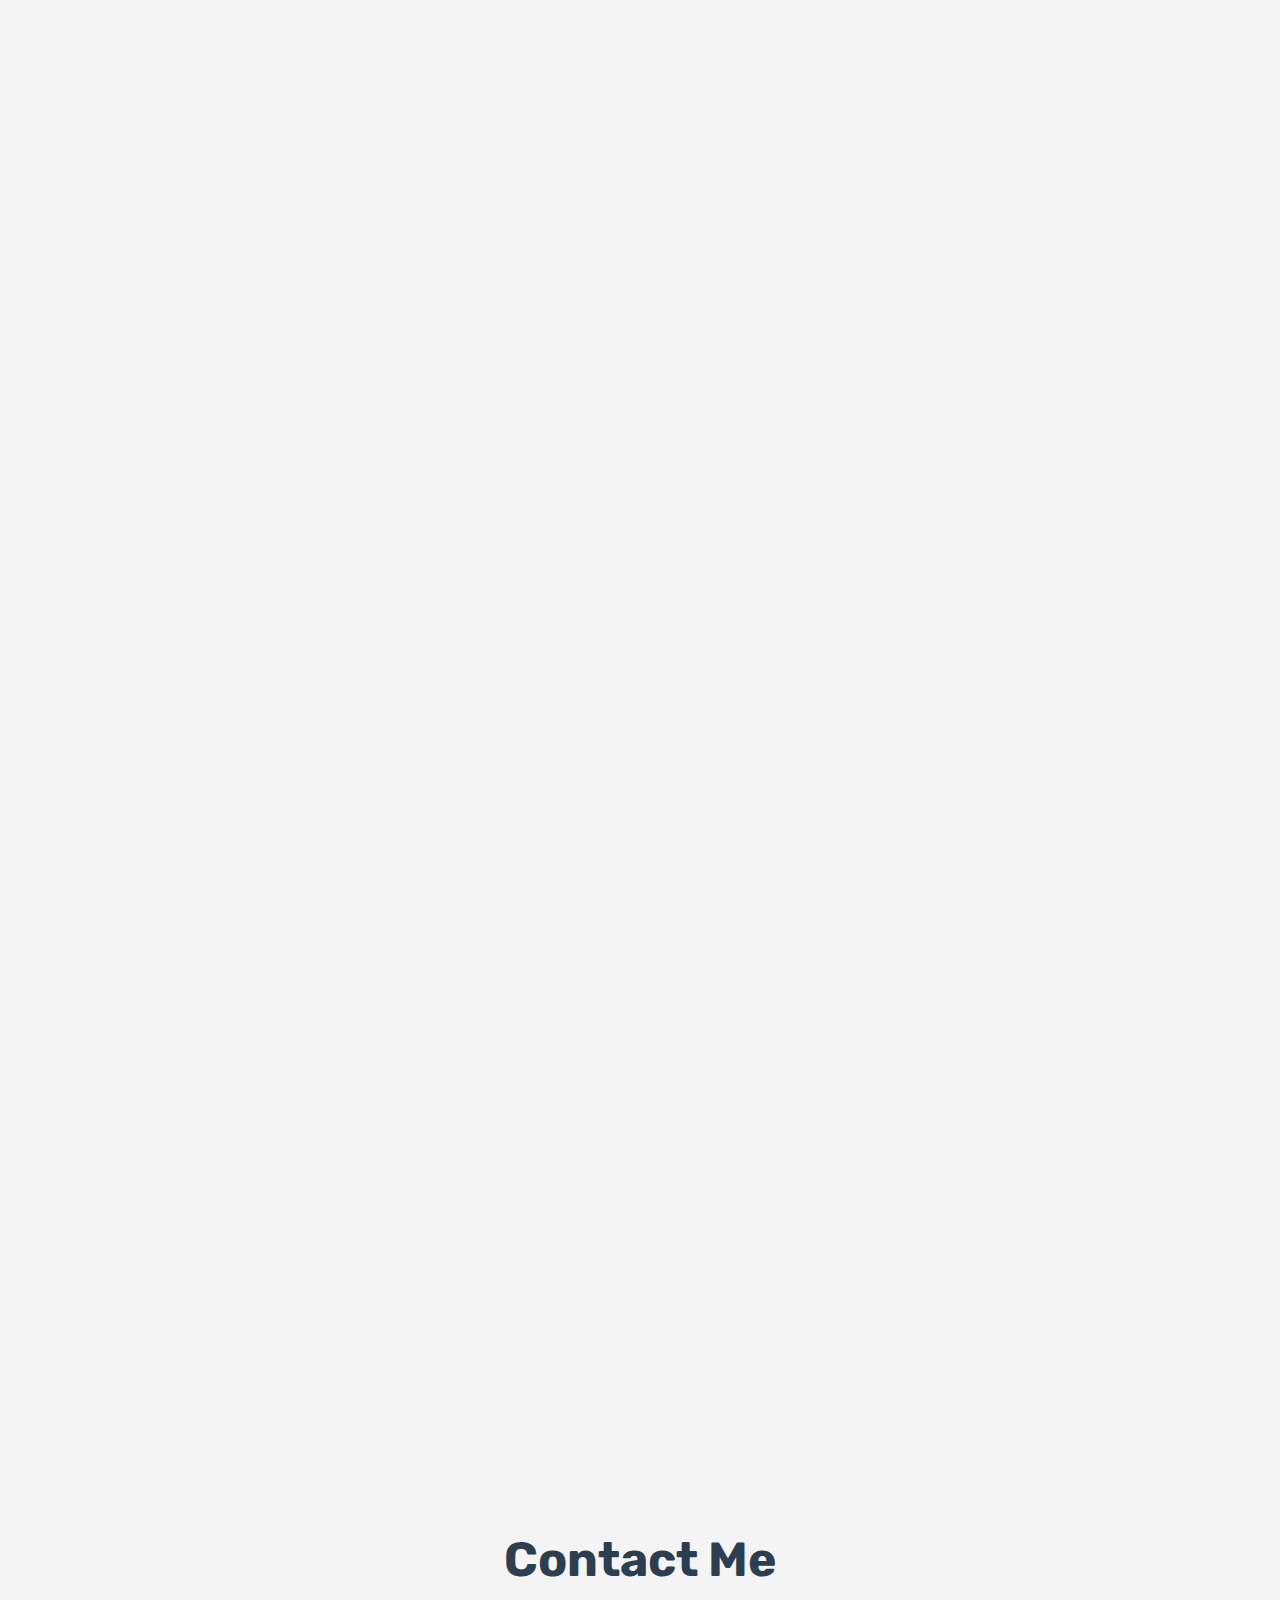
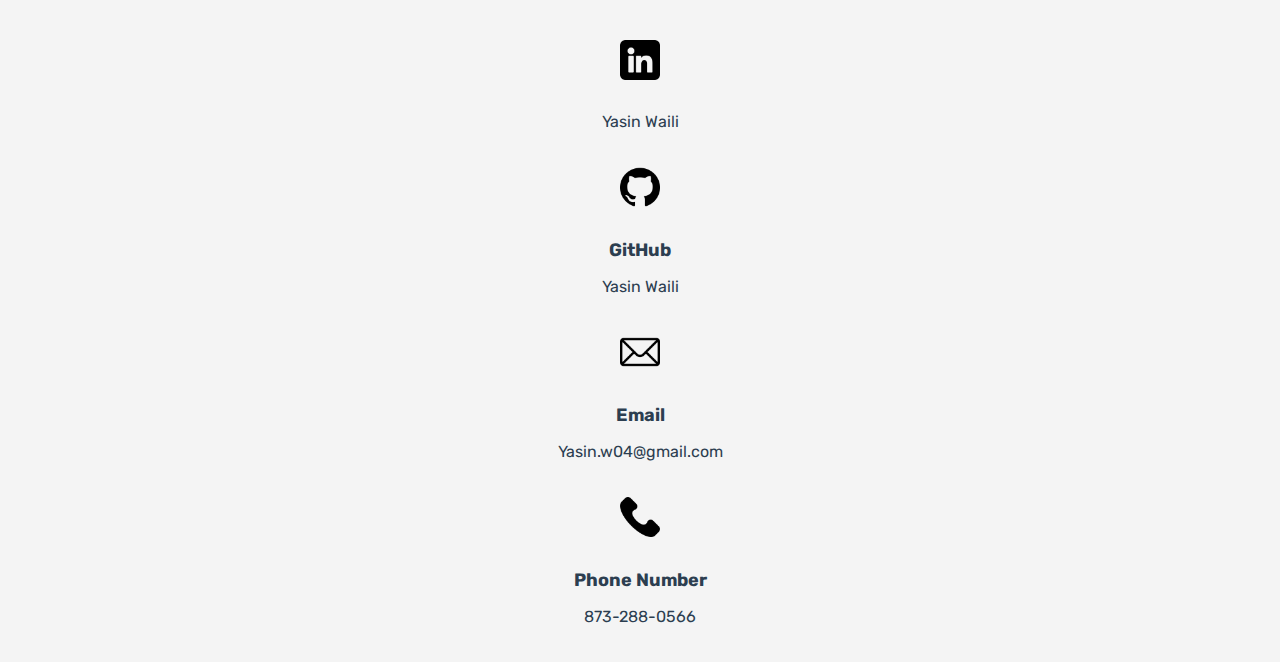
==== commit ed3f947c: "Added a new project" ====
--- a/index.html
+++ b/index.html
@@ -48,8 +48,9 @@
             </div>
 
             <div class="Sub-Text">
-                <h1>Computer Scientist</h1>
-            </div>
+                <h1 id="dynamic-text">Computer Scientist</h1>
+            </div>
+            
         
             <!-- <div class="Sub-Text">
                 <h1>I am a passionate computer science student currently in my third year at Carleton University. 
@@ -188,8 +189,8 @@
                     </p>
                     <div class="project-skills">
                         <img src="icons/javascript.png" alt="Python Icon" title="Python">
-                        <img src="icons/html.png" alt="Python Icon" title="Python">
-                        <img src="icons/css.png" alt="Python Icon" title="Python">
+                        <img src="icons/html.png" alt="HTML Icon" title="HTML">
+                        <img src="icons/css.png" alt="CSS Icon" title="CSS">
                         <img src="icons/sql.png" alt="SQLite Icon" title="SQLite">
                     </div>
                     <a href="https://github.com/YasinWaili/Music-Database-Player" class="github-link" target="_blank">
@@ -206,11 +207,28 @@
                     </p>
                     <div class="project-skills">
                         <img src="icons/python.png" alt="Python Icon" title="Python">
-                        <img src="icons/html.png" alt="Python Icon" title="Python">
-                        <img src="icons/css.png" alt="Python Icon" title="Python">
+                        <img src="icons/html.png" alt="HTML Icon" title="HTML">
+                        <img src="icons/css.png" alt="CSS Icon" title="CSS">
                     </div>
                     <a href="https://github.com/YasinWaili/Stock-Data-Analysis" class="github-link" target="_blank">
                         <i class="fab fa-github"></i> GitHub
+                    </a>
+                </div>
+                <div class="project-box">
+                    <img src="Project images/Color-Guided-Robotic-Retrieval-and-Delivery.png" alt="Color Guided Robotic Retrieval and Delivery">
+                    <h2>Color-Guided Robotic Retrieval and Delivery</h2>
+                    <p> Developed and programmed an autonomous robot in Webots using Java to identify, retrieve, and deliver color-specified 
+                        jars to matching colored doors. Implemented camera-based color detection using RGB values to locate target jars and 
+                        corresponding drop-off points. Programmed front grippers to grasp and release jars. Utilized LIDAR sensors for 
+                        obstacle-aware pathfinding and integrated proximity sensors for collision avoidance. The robot continuously scanned the 
+                        environment, locked onto identified targets, and dynamically navigated to complete retrieval and delivery tasks within the simulated map.
+                    </p>
+                    <div class="project-skills">
+                        <img src="icons/java.png" alt="Java Icon" title="Java">
+                        <img src="icons/webots.png" alt="webots Icon" title="webots">
+                    </div>
+                    <a href="https://youtu.be/7vcpitRlgI0" class="github-link" target="_blank">
+                        <i class="fab fa-youtube"></i> Video
                     </a>
                 </div>
             </div>
--- a/styles/styles.css
+++ b/styles/styles.css
@@ -1,4 +1,8 @@
         /* General styles */
+        html{
+            scroll-behavior: smooth;
+        }
+        
         body {
             margin: 0;
             font-family: "Rubik", sans-serif;
@@ -486,3 +490,73 @@
         .in-view {
             animation: fadeIn 1s forwards;
         }
+
+        /* For Mobile */
+        @media (max-width: 768px) {
+            .top-bar {
+                flex-wrap: wrap;
+                justify-content: center;
+                gap: 10px;
+            }
+
+            .intro, .header, .Sub-Text {
+                margin-left: 20px;
+                margin-right: 20px;
+                text-align: center;
+            }
+
+            .skills-container {
+                grid-template-columns: repeat(auto-fit, minmax(100px, 1fr));
+                gap: 10px;
+                padding: 10px;
+            }
+
+            .about-content {
+                flex-direction: column;
+                align-items: center;
+                gap: 20px;
+            }
+
+            .about-text {
+                text-align: center;
+                padding: 10px;
+            }
+
+            .about-image img {
+                max-width: 90%;
+            }
+
+            .projects-container {
+                grid-template-columns: 1fr;
+                gap: 15px;
+            }
+
+            .project-box {
+                padding: 10px;
+            }
+
+            .contact-container {
+                padding: 10px;
+            }
+
+            .contact-item {
+                max-width: 100%;
+            }
+
+            .resume-button {
+                padding: 10px 15px;
+                font-size: 14px;
+            }
+        }
+
+        #dynamic-text::after {
+            content: "|";
+            animation: blink 0.7s infinite;
+        }
+        
+        @keyframes blink {
+            50% {
+                opacity: 0;
+            }
+        }
+        
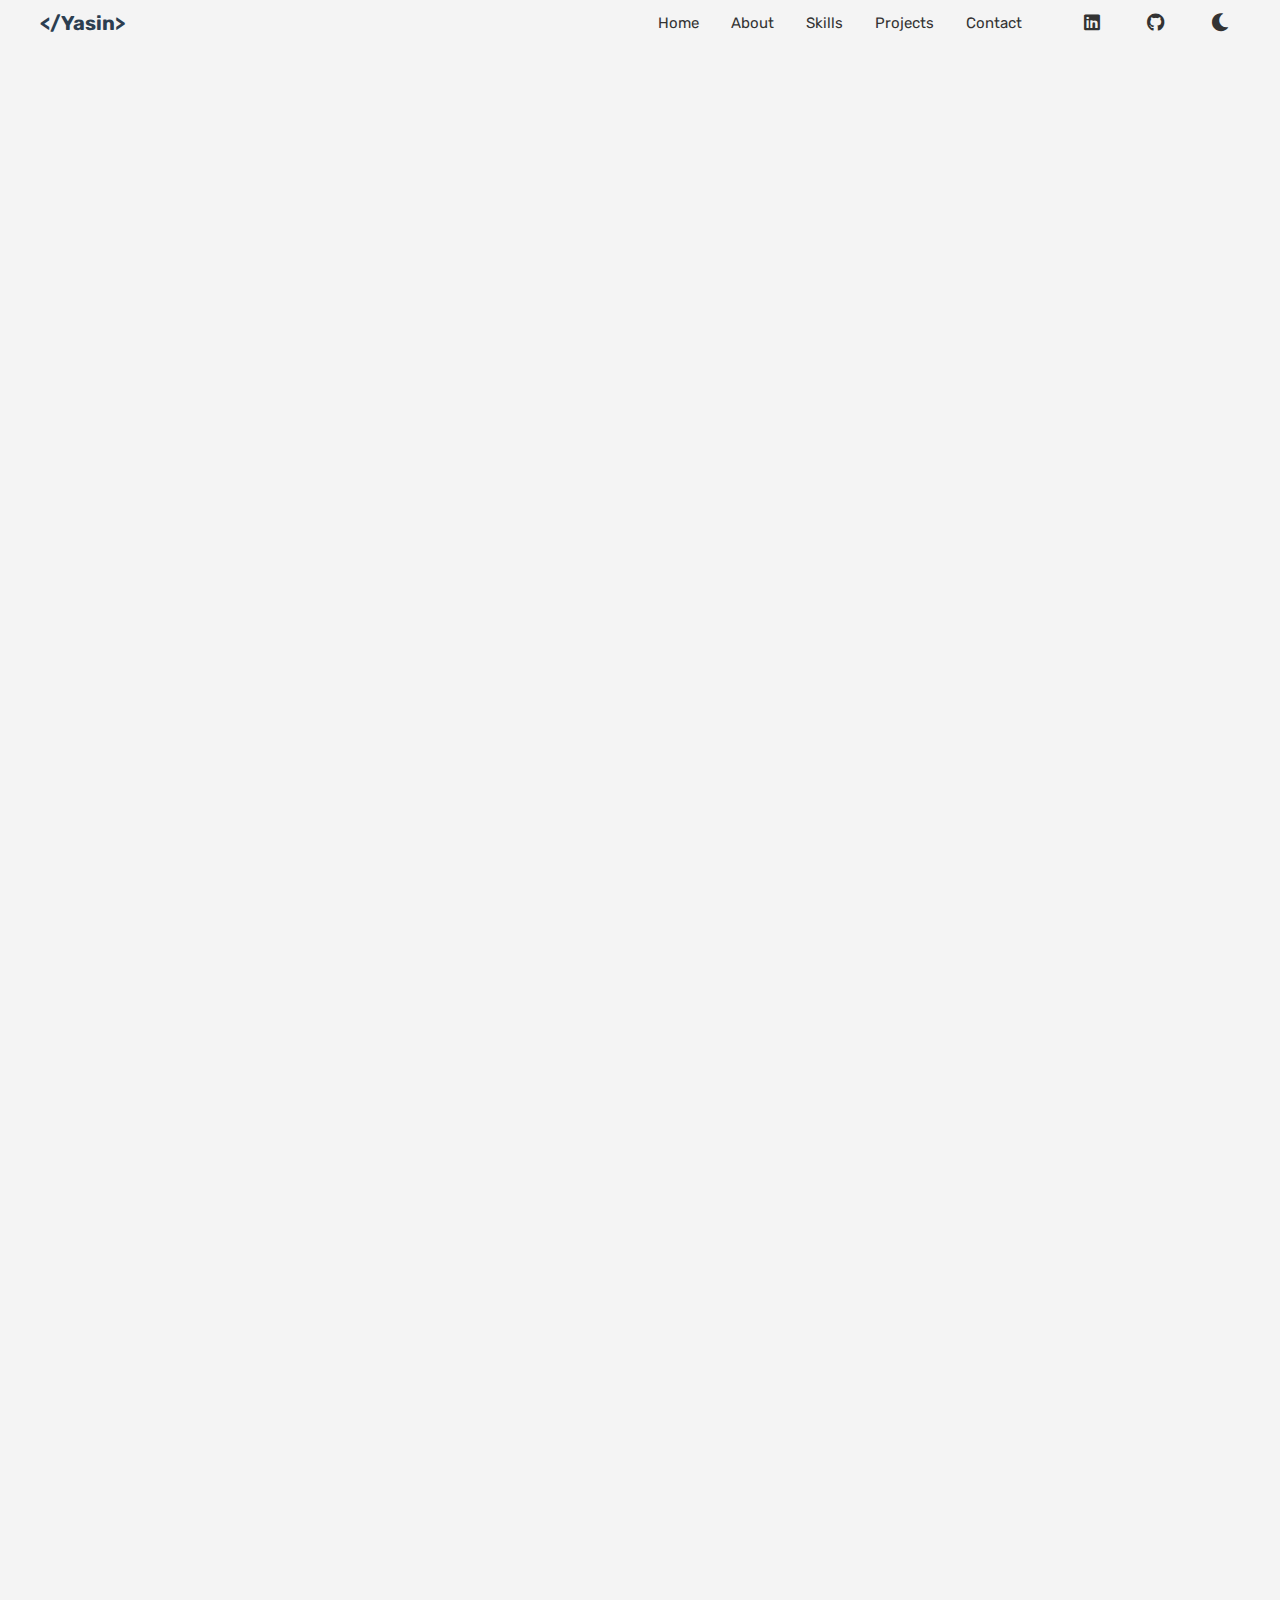
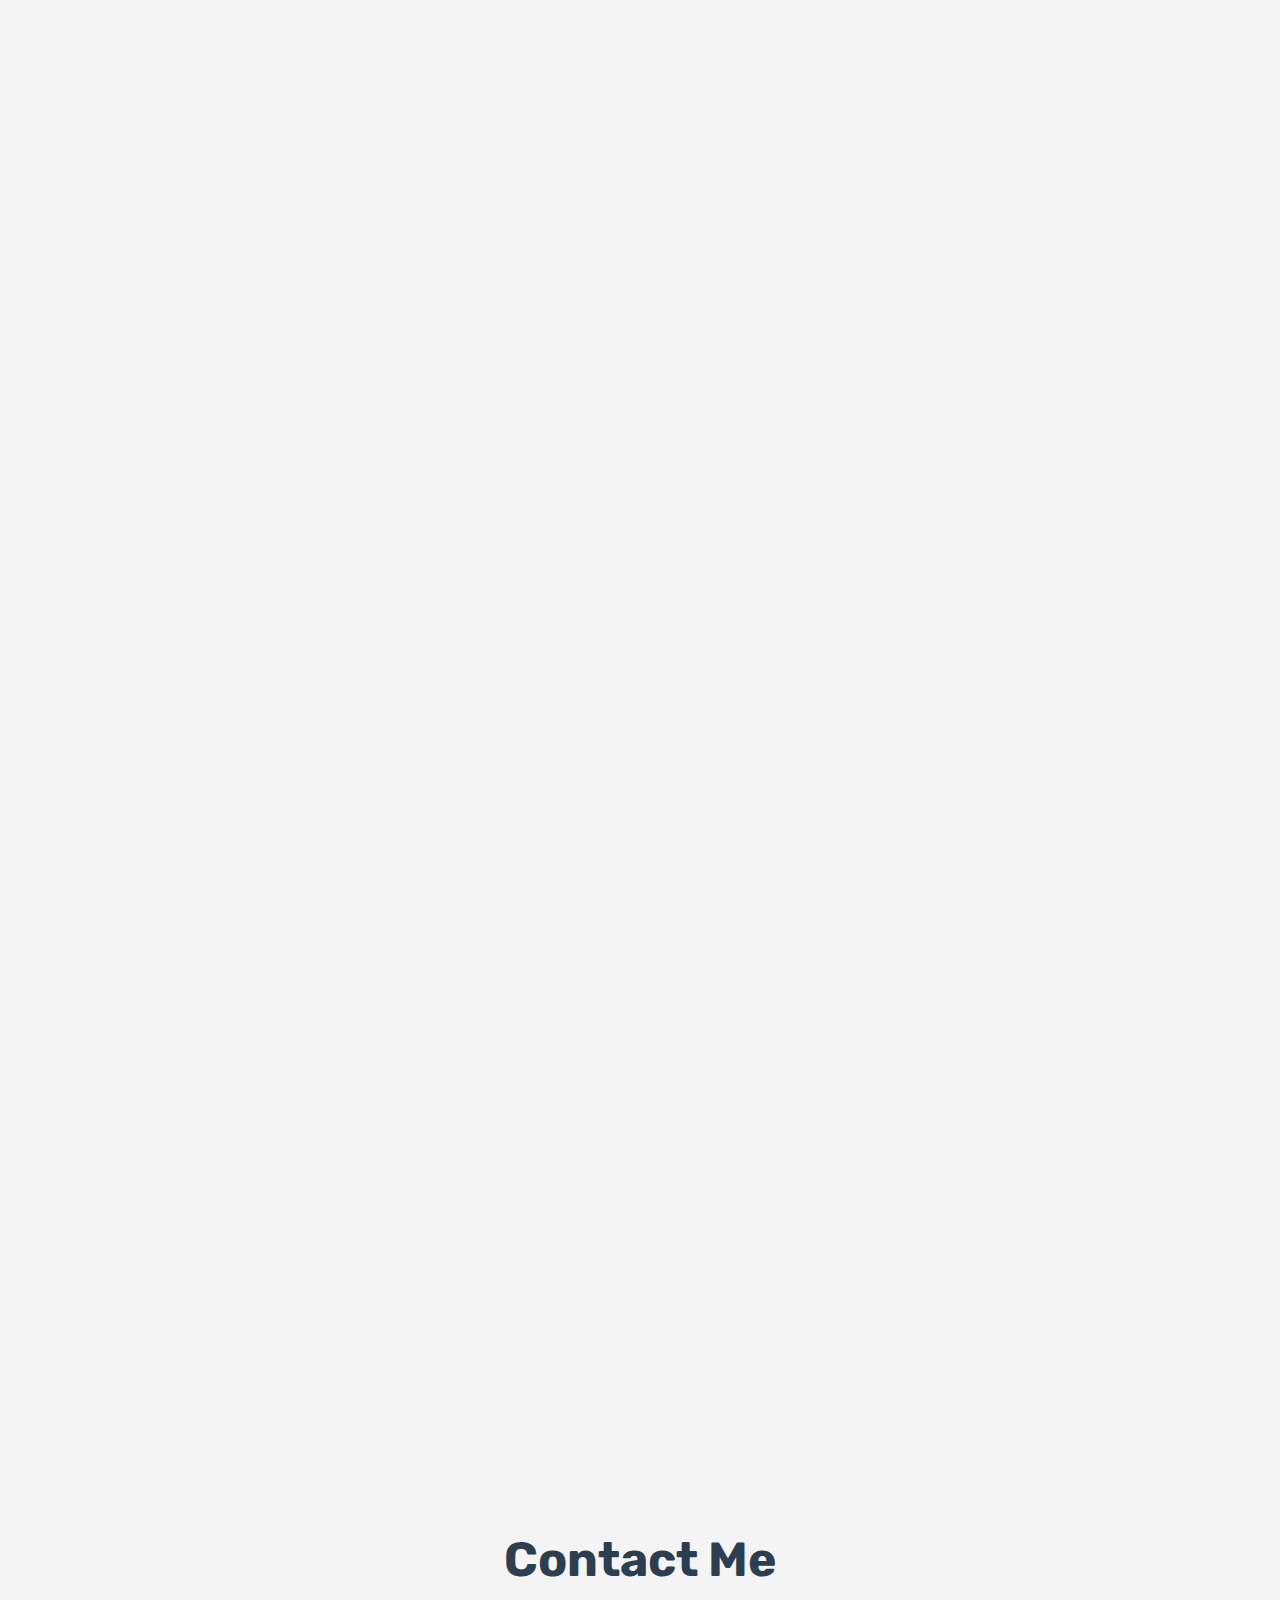
==== commit a7adad78: "Added some styling to the top bar" ====
--- a/index.html
+++ b/index.html
@@ -14,14 +14,20 @@
 <body>
     <!-- Navigation bar -->
     <div class="top-bar">
+
+        <div class="site-name">
+            &lt;/Yasin&gt;
+        </div>        
+    
         <!-- Navigation text -->
         <div class="nav-container">
-            <a href="#home">Home</a>
-            <a href="#about">About</a>
-            <a href="#skills">Skills</a>
-            <a href="#projects">Projects</a>
-            <a href="#contact">Contact</a>
-        </div>
+            <a href="#home" class="hover-underline-animation">Home</a>
+            <a href="#about" class="hover-underline-animation">About</a>
+            <a href="#skills" class="hover-underline-animation">Skills</a>
+            <a href="#projects" class="hover-underline-animation">Projects</a>
+            <a href="#contact" class="hover-underline-animation">Contact</a>
+        </div>
+        
 
         <!-- Social icons -->
         <div class="social-icons">
@@ -240,38 +246,7 @@
             <h1>Contact Me</h1>
         </div>
         <div class="contact-container">
-            <!-- LinkedIn -->
-            <div class="contact-item">
-                <img src="icons/Linkedin.png" alt="LinkedIn Icon" class="contact-icon">
-                <p class="contact-title"></p>
-                <p class="contact-info">
-                    <a href="https://www.linkedin.com/in/yasin-waili/" target="_blank" rel="noopener noreferrer">Yasin Waili</a>
-                </p>
-            </div>
-            <!-- GitHub -->
-            <div class="contact-item">
-                <img src="icons/github.png" alt="GitHub Icon" class="contact-icon">
-                <p class="contact-title">GitHub</p>
-                <p class="contact-info">
-                    <a href="https://github.com/YasinWaili" target="_blank" rel="noopener noreferrer">Yasin Waili</a>
-                </p>
-            </div>
-            <!-- Email -->
-            <div class="contact-item">
-                <img src="icons/mail.png" alt="Email Icon" class="contact-icon">
-                <p class="contact-title">Email</p>
-                <p class="contact-info">
-                    <a href="mailto:Yasin.w04@gmail.com" target="_blank" rel="noopener noreferrer">Yasin.w04@gmail.com</a>
-                </p>
-            </div>
-            <!-- Phone -->
-            <div class="contact-item">
-                <img src="icons/phone-call.png" alt="Phone Icon" class="contact-icon">
-                <p class="contact-title">Phone Number</p>
-                <p class="contact-info">
-                    <a href="tel:8732880566" target="_blank" rel="noopener noreferrer">873-288-0566</a>
-                </p>
-            </div>
+            
         </div>
     </section>
     
--- a/styles/styles.css
+++ b/styles/styles.css
@@ -16,14 +16,20 @@
             background-color: #f4f4f4; 
             border-bottom: none; 
             display: flex;
-            justify-content: flex-end; 
+            justify-content: space-between;
             align-items: center;
             padding: 10px 20px;
             position: sticky; 
             top: 0;
             z-index: 1000;
-        }
-
+            gap: 30px; 
+        }        
+
+        .nav-container {
+            display: flex;
+            align-items: center;
+        }
+        
         
         .top-bar.scrolled {
             background-color: #f4f4f4; 
@@ -46,11 +52,15 @@
             transition: color 0.3s, background-color 0.3s;
         }
 
-        .top-bar a:hover {
-            color: white;
-            background-color: #555;
-            border-radius: 4px;
-        }
+        .site-name {
+            font-size: 20px;
+            font-weight: bold;
+            margin-right: auto; 
+            margin-left: 20px; 
+            color: #2c3e50;
+        }
+          
+    
 
         .scroll-to-top {
             display: none; 
@@ -559,4 +569,30 @@
                 opacity: 0;
             }
         }
-        
+
+        .hover-underline-animation {
+            display: inline-block;
+            position: relative;
+          }
+          
+          .hover-underline-animation::after {
+            content: '';
+            position: absolute;
+            width: 100%;
+            transform: scaleX(0);
+            height: 2px;
+            bottom: 0;
+            left: 0;
+            background-color: grey;
+            transform-origin: bottom right;
+            transition: transform 0.25s ease-out;
+          }
+          
+          .hover-underline-animation:hover::after {
+            transform: scaleX(1);
+            transform-origin: bottom left;
+          }
+
+          
+          
+
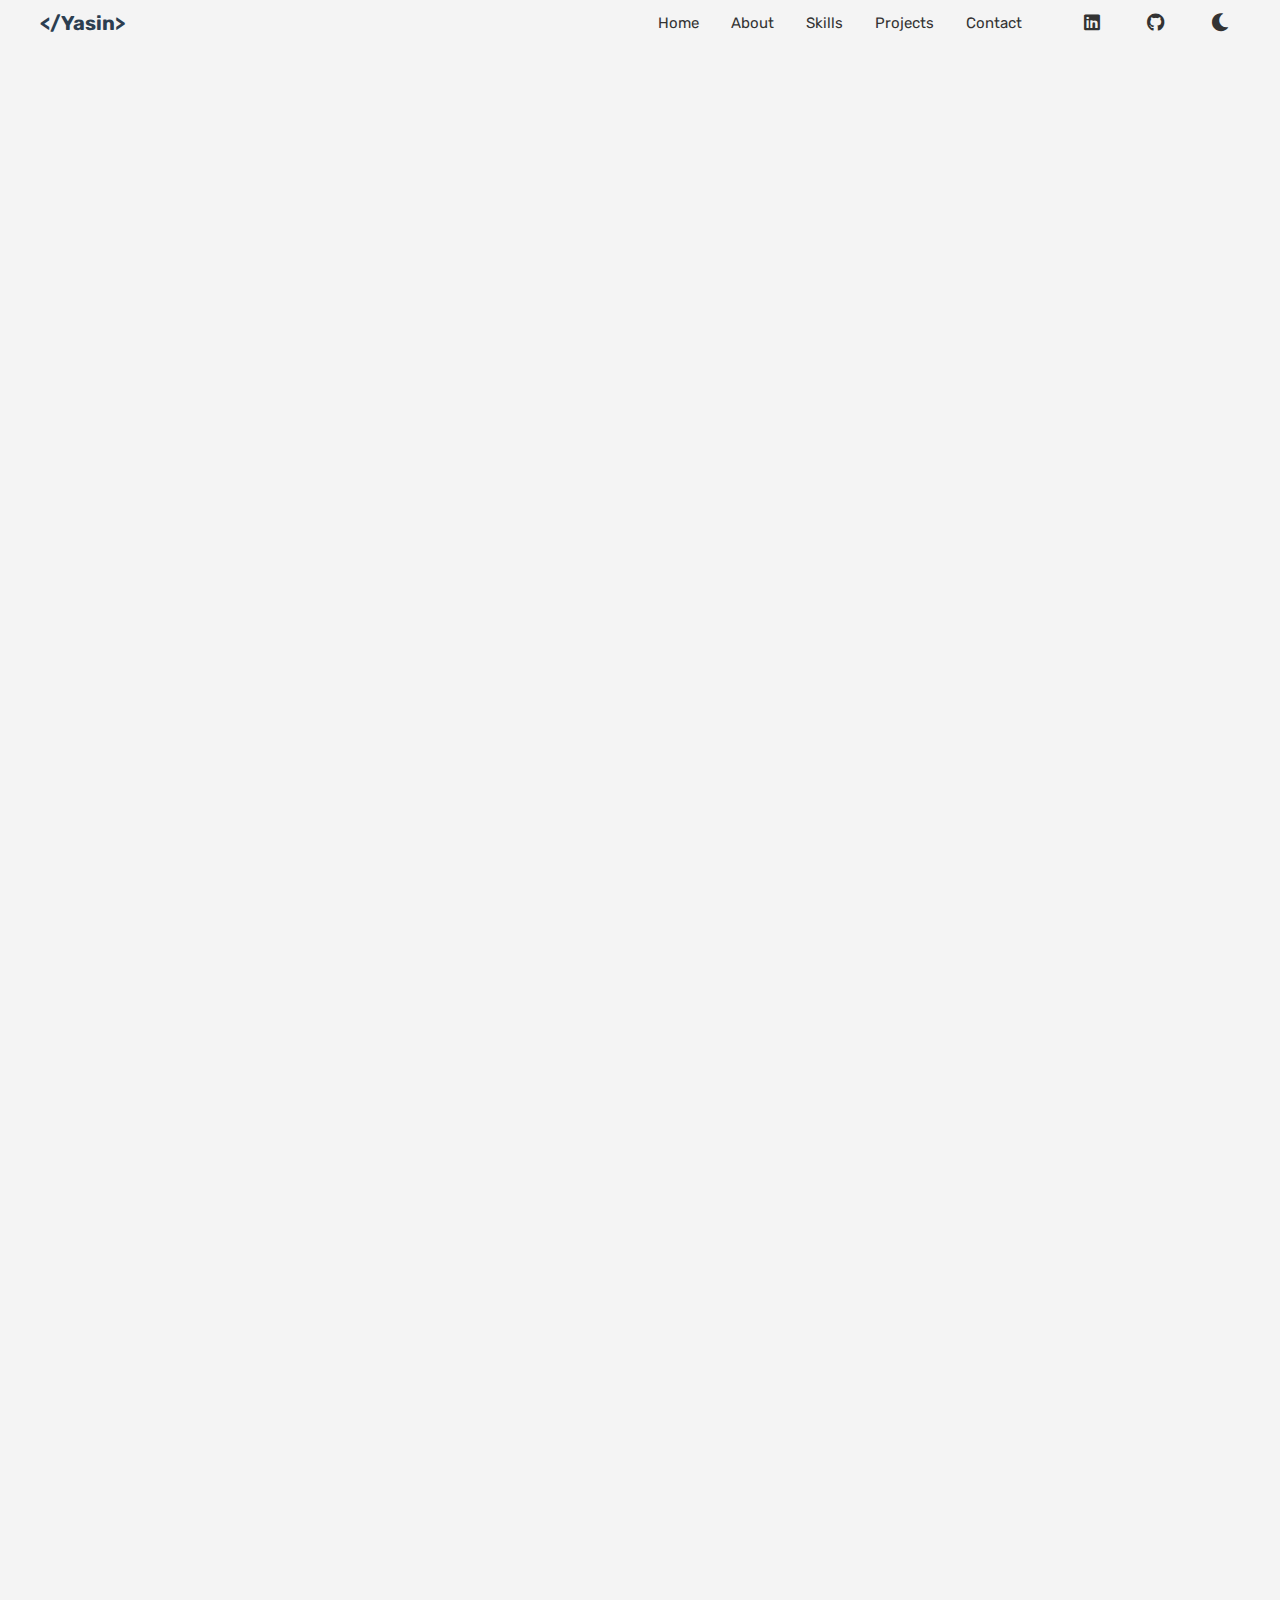
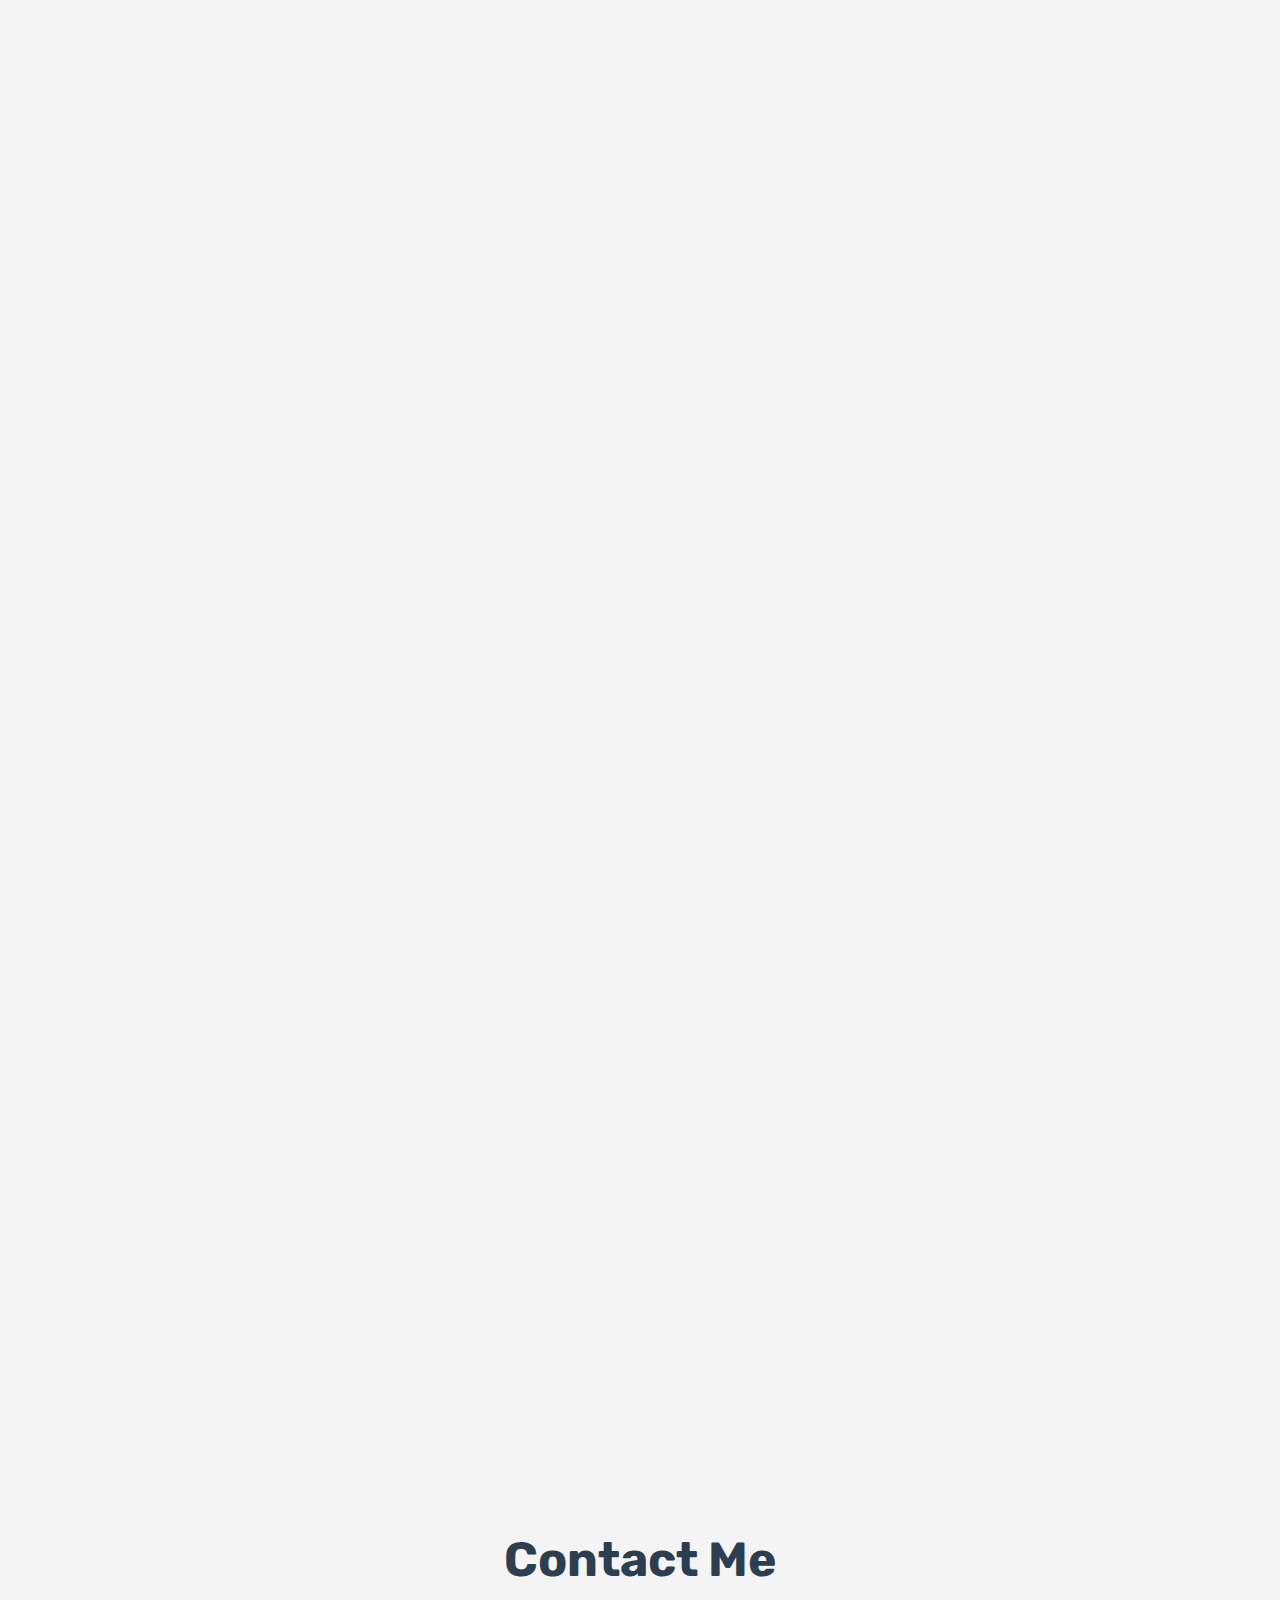
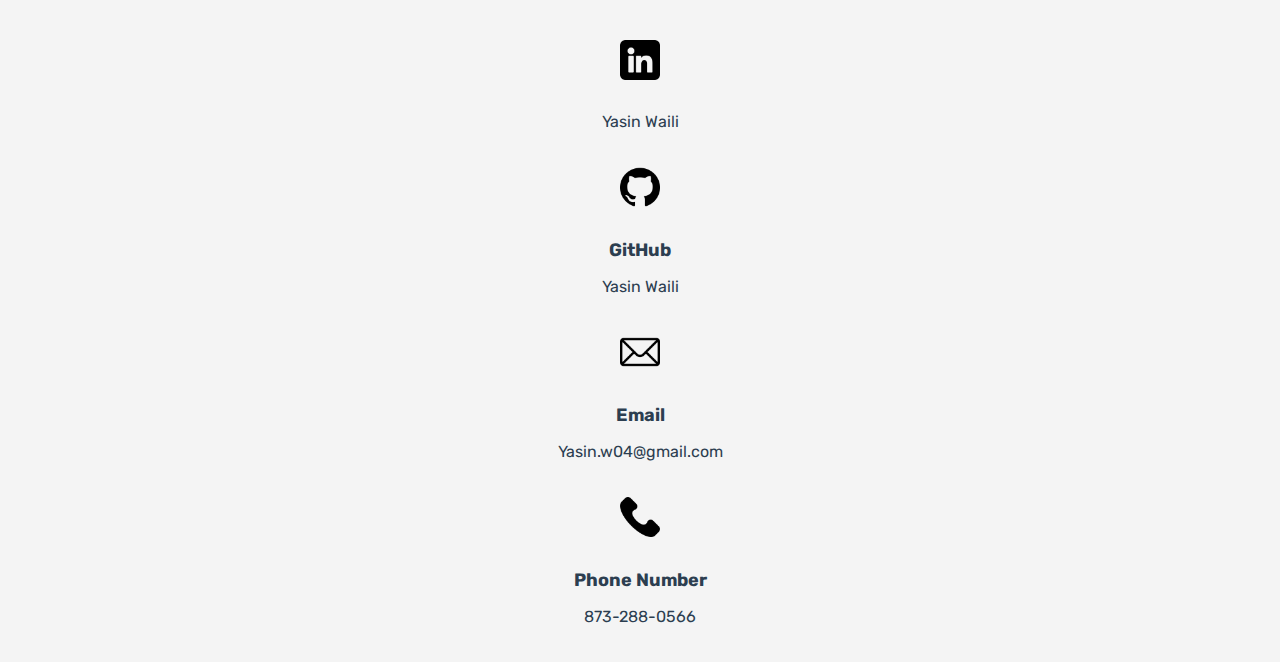
==== commit 1236221a: "Added changes to contact me section" ====
--- a/index.html
+++ b/index.html
@@ -246,11 +246,42 @@
             <h1>Contact Me</h1>
         </div>
         <div class="contact-container">
-            
+            <!-- LinkedIn -->
+            <div class="contact-item">
+                <img src="icons/Linkedin.png" alt="LinkedIn Icon" class="contact-icon">
+                <p class="contact-title"></p>
+                <p class="contact-info">
+                    <a href="https://www.linkedin.com/in/yasin-waili/" target="_blank" rel="noopener noreferrer">Yasin Waili</a>
+                </p>
+            </div>
+            <!-- GitHub -->
+            <div class="contact-item">
+                <img src="icons/github.png" alt="GitHub Icon" class="contact-icon">
+                <p class="contact-title">GitHub</p>
+                <p class="contact-info">
+                    <a href="https://github.com/YasinWaili" target="_blank" rel="noopener noreferrer">Yasin Waili</a>
+                </p>
+            </div>
+            <!-- Email -->
+            <div class="contact-item">
+                <img src="icons/mail.png" alt="Email Icon" class="contact-icon">
+                <p class="contact-title">Email</p>
+                <p class="contact-info">
+                    <a href="mailto:Yasin.w04@gmail.com" target="_blank" rel="noopener noreferrer">Yasin.w04@gmail.com</a>
+                </p>
+            </div>
+            <!-- Phone -->
+            <div class="contact-item">
+                <img src="icons/phone-call.png" alt="Phone Icon" class="contact-icon">
+                <p class="contact-title">Phone Number</p>
+                <p class="contact-info">
+                    <a href="tel:8732880566" target="_blank" rel="noopener noreferrer">873-288-0566</a>
+                </p>
+            </div>
         </div>
     </section>
     
     <script src="script/script.js"></script>
 </body>
 
-</html>
+</html>